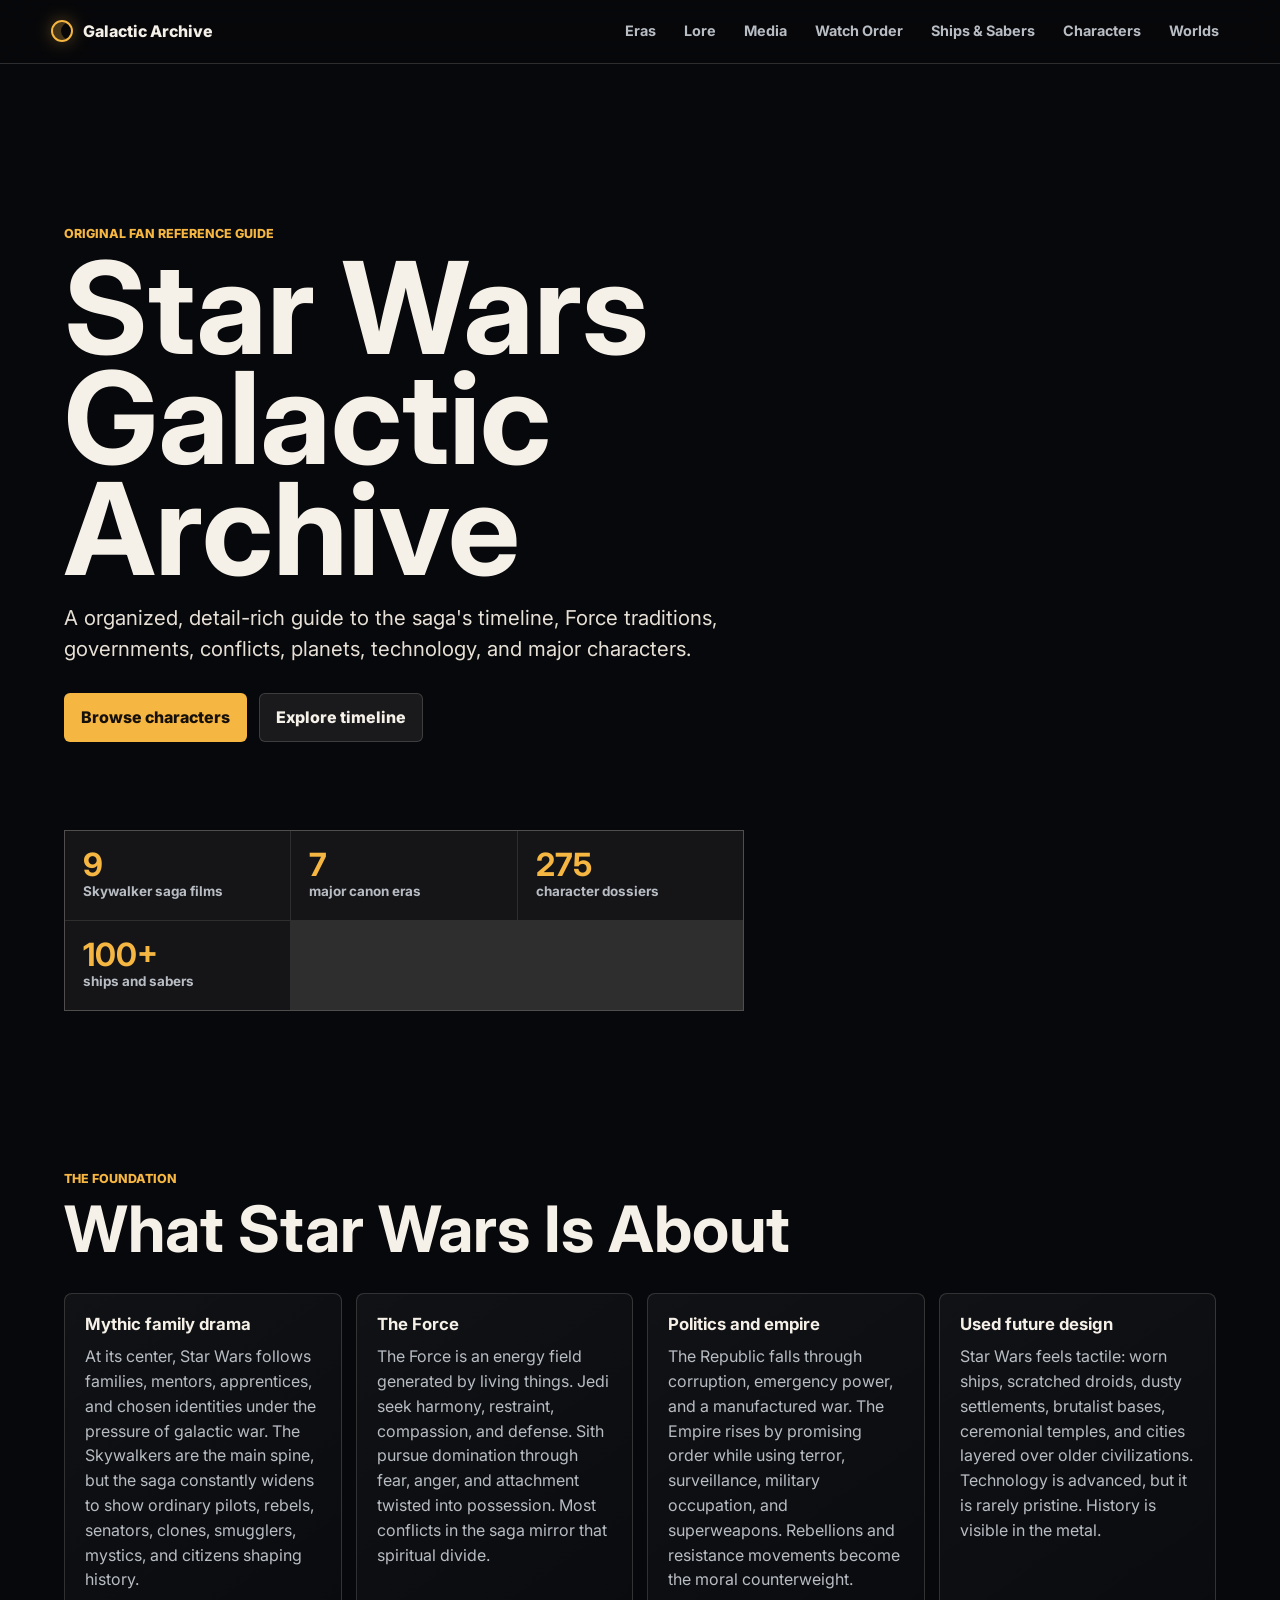
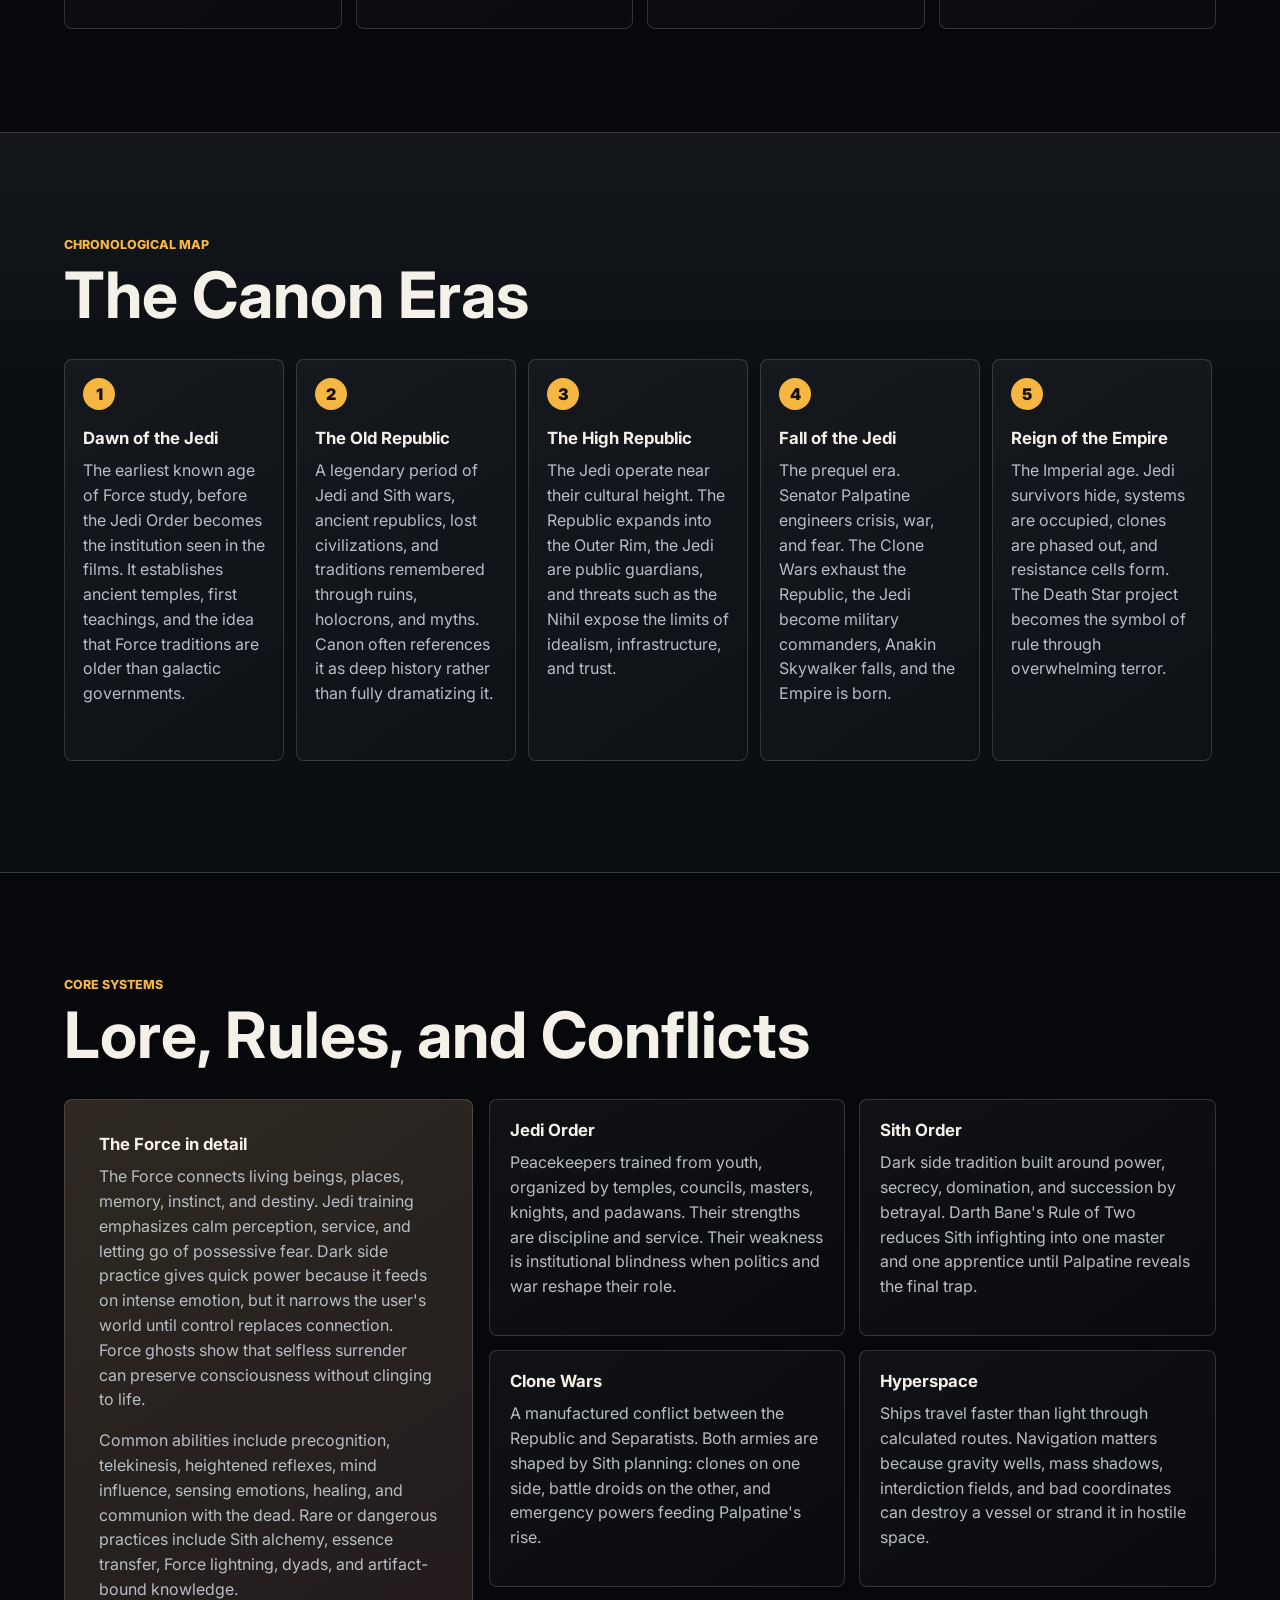
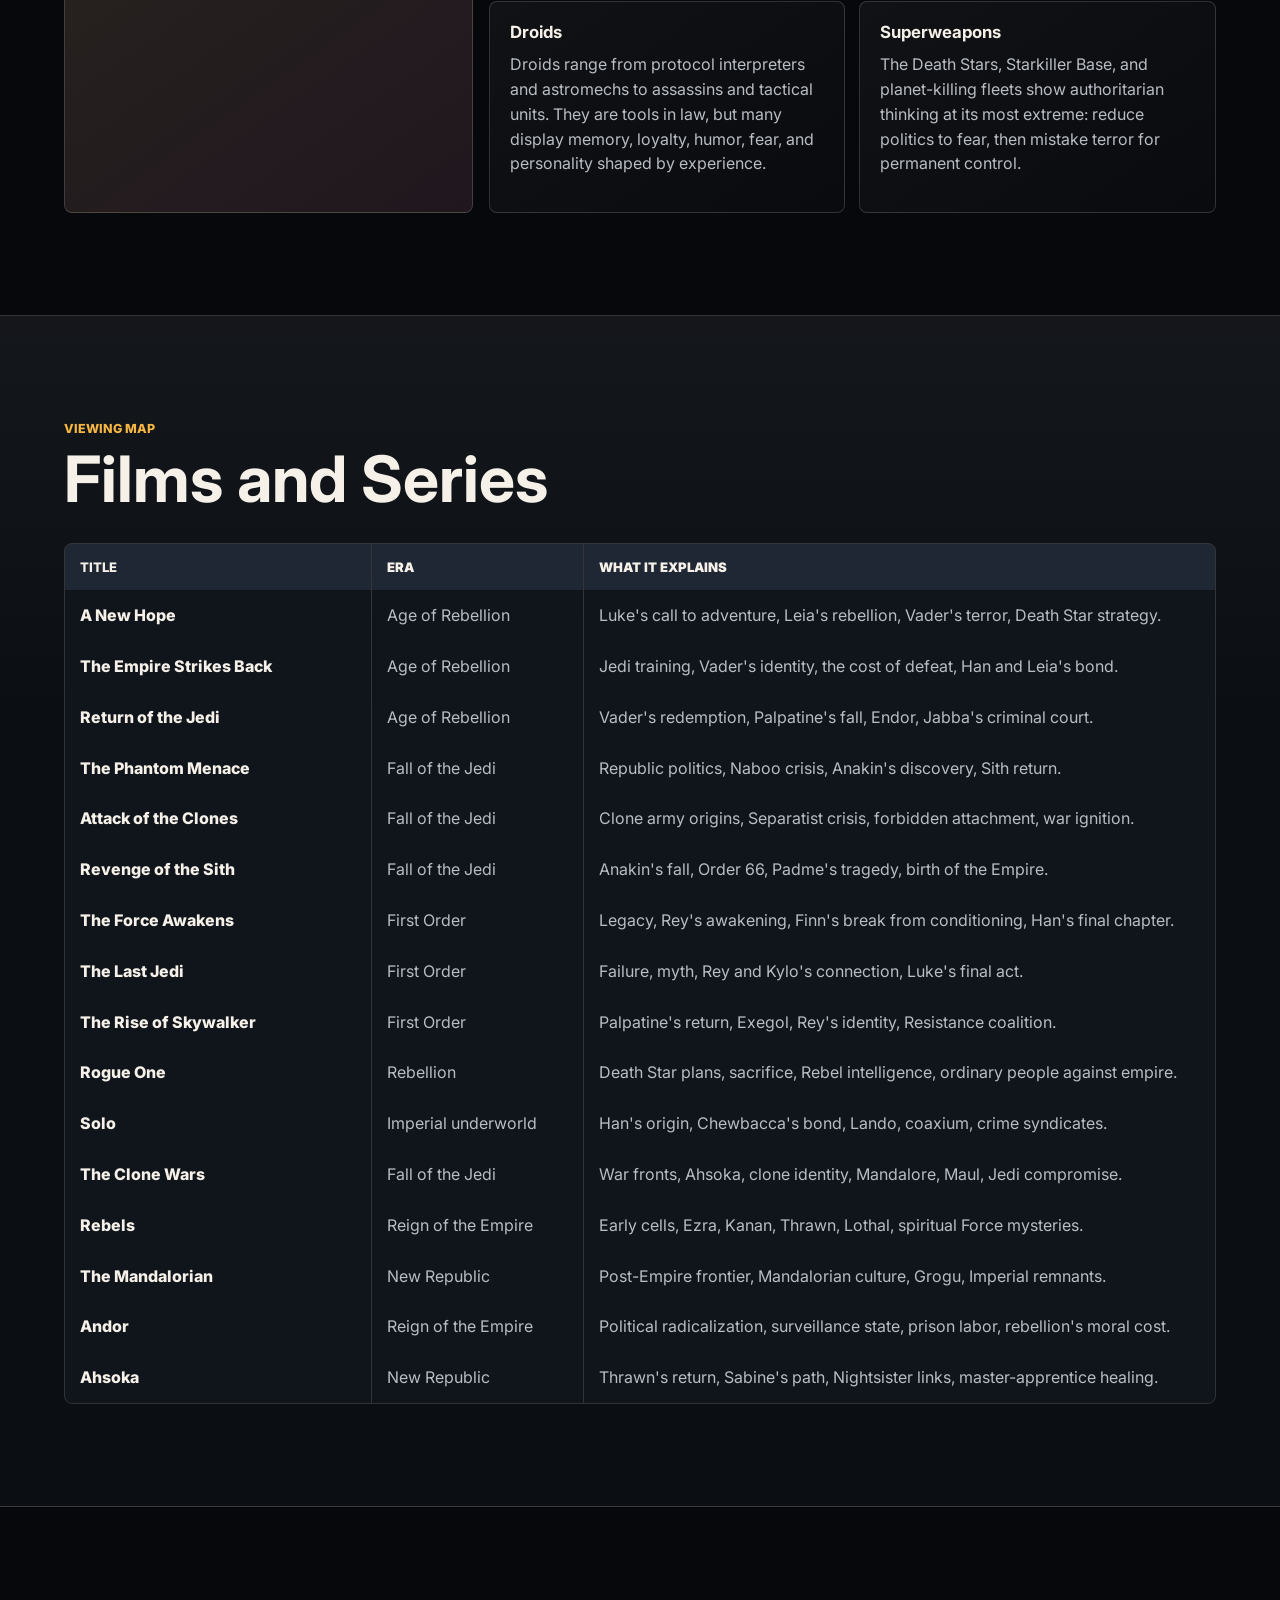
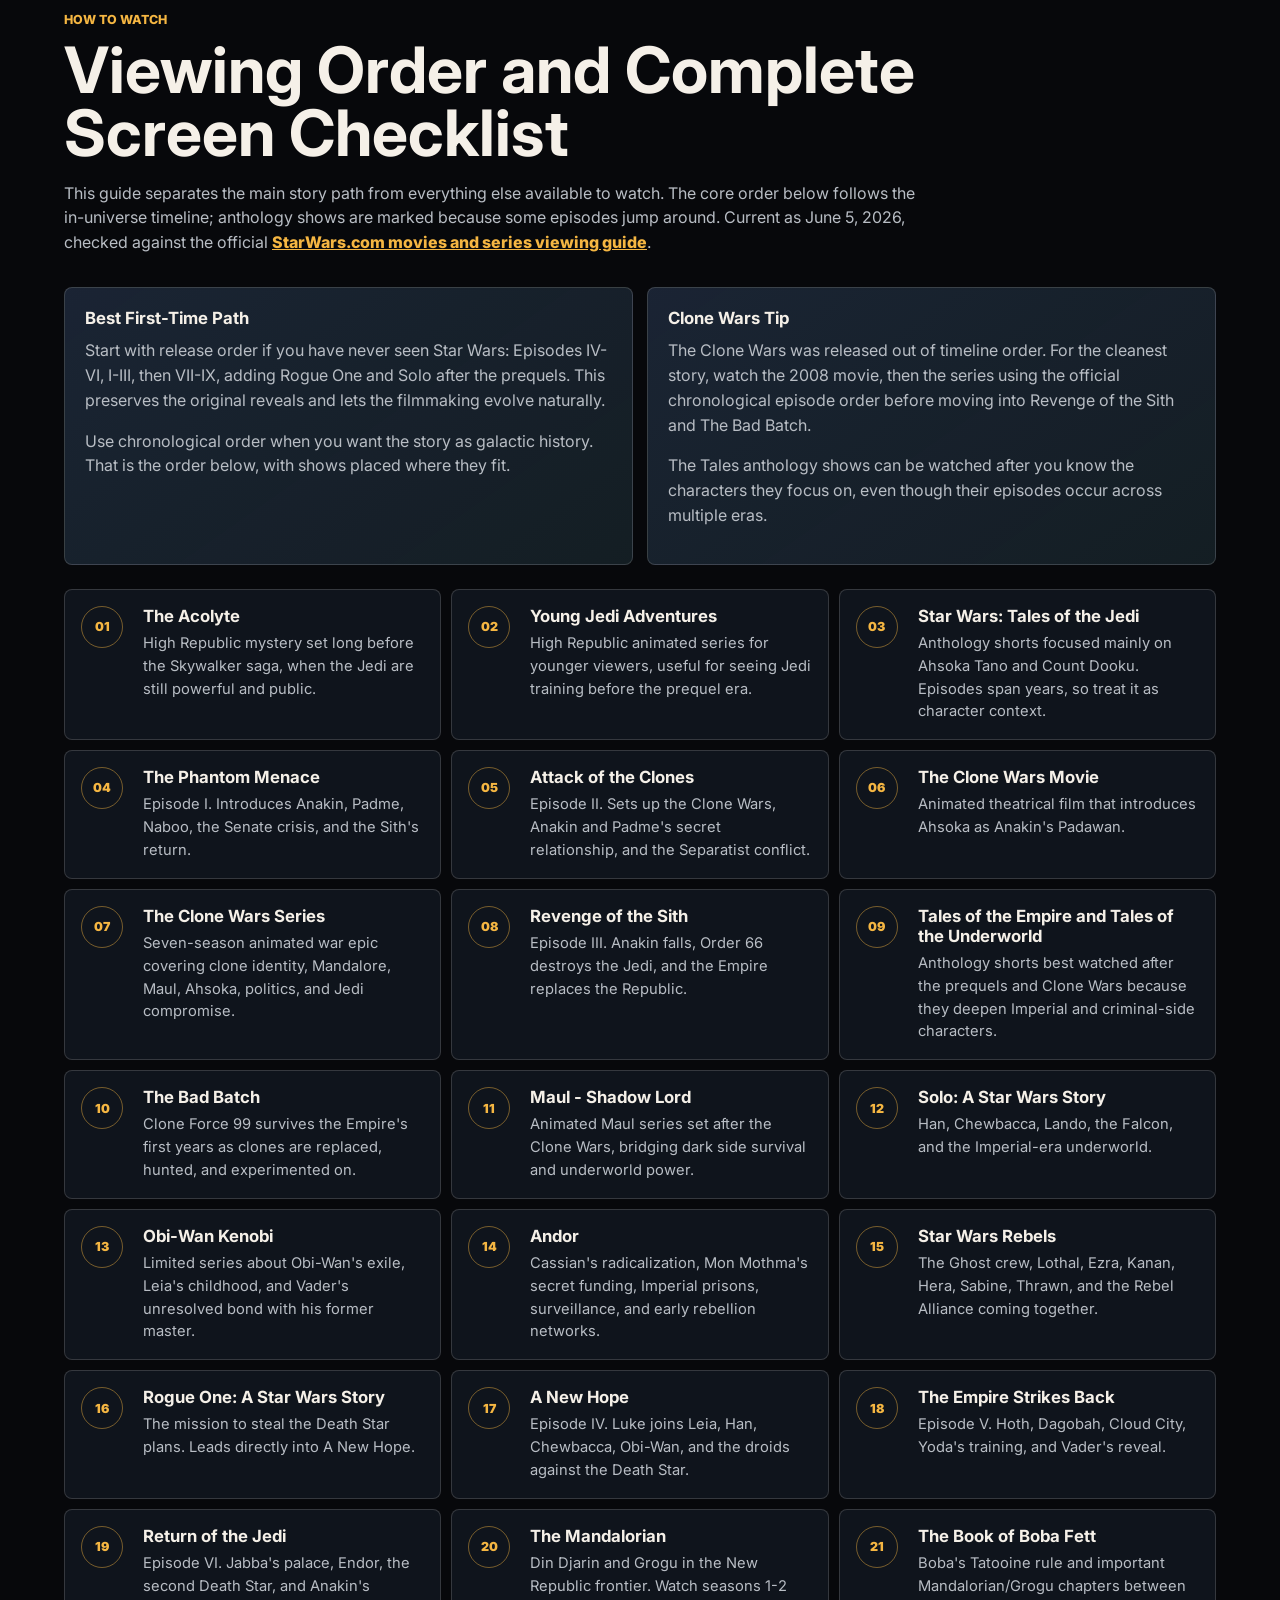
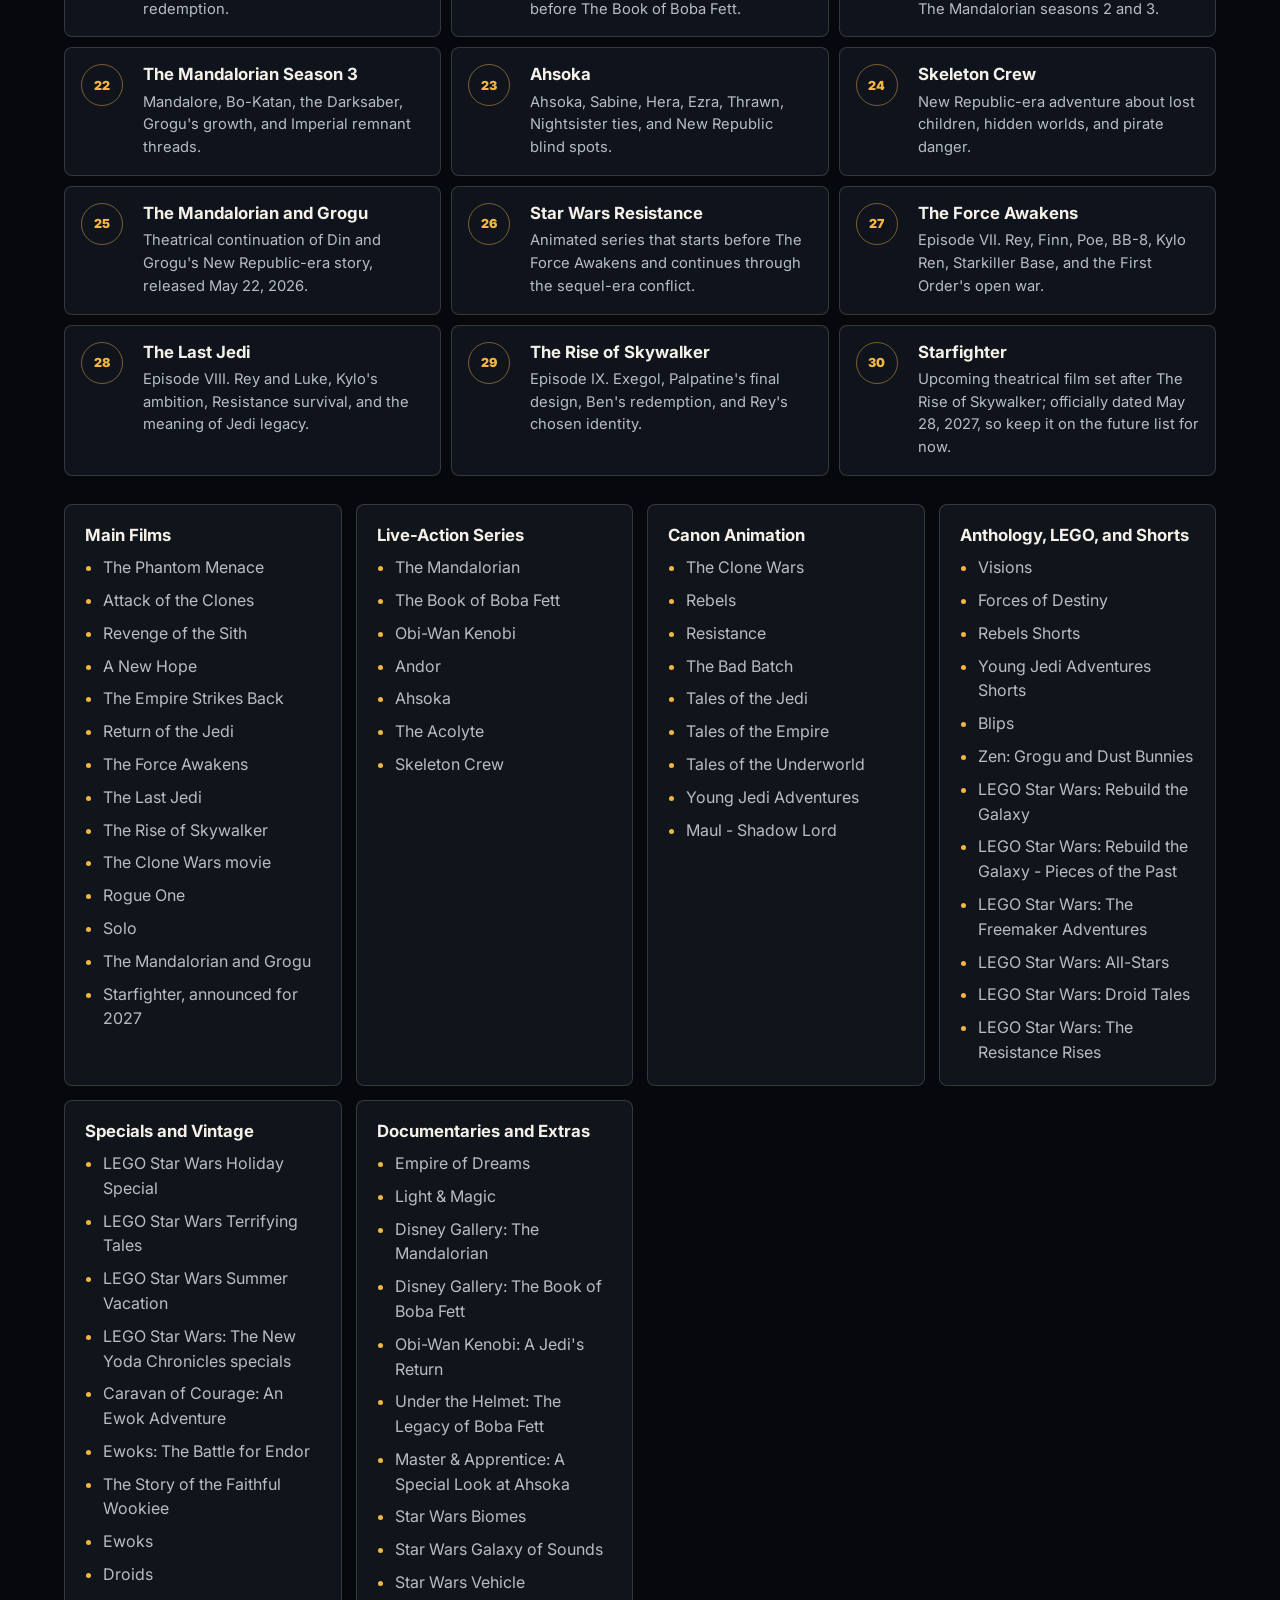
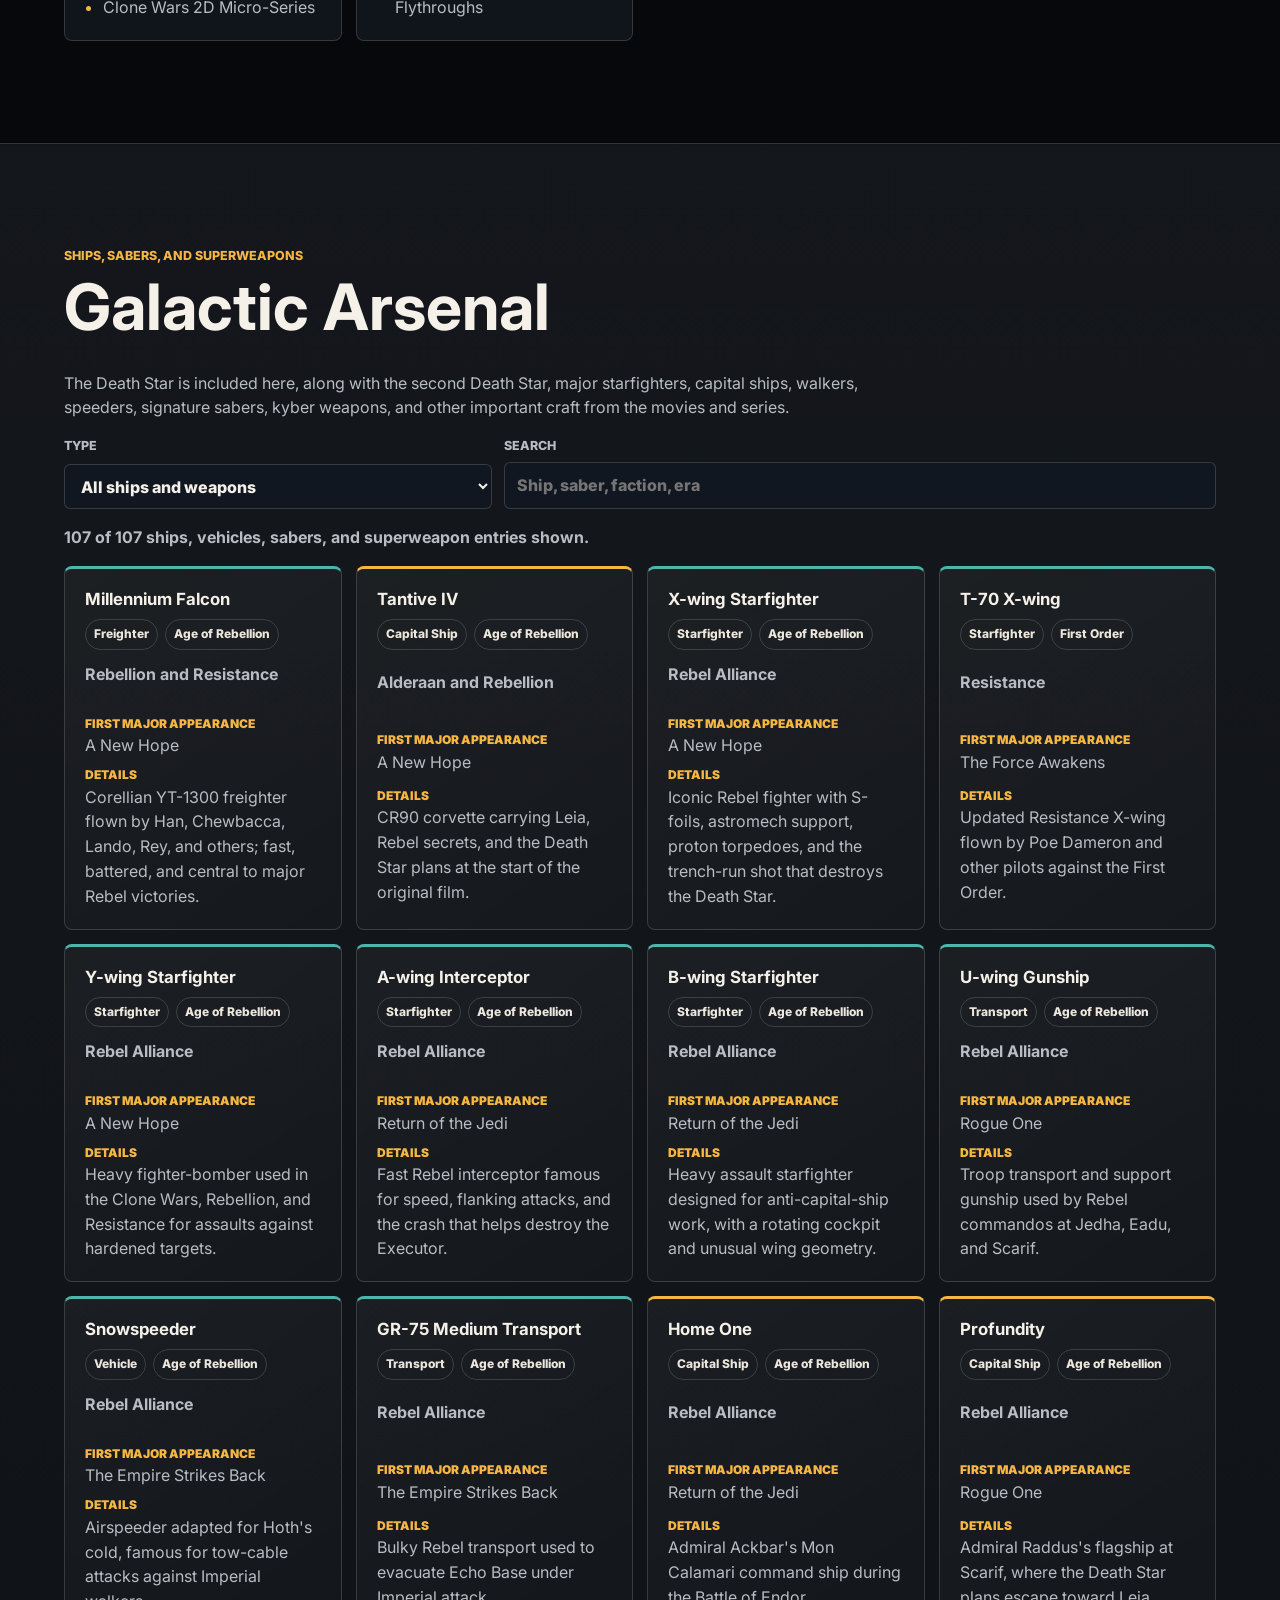
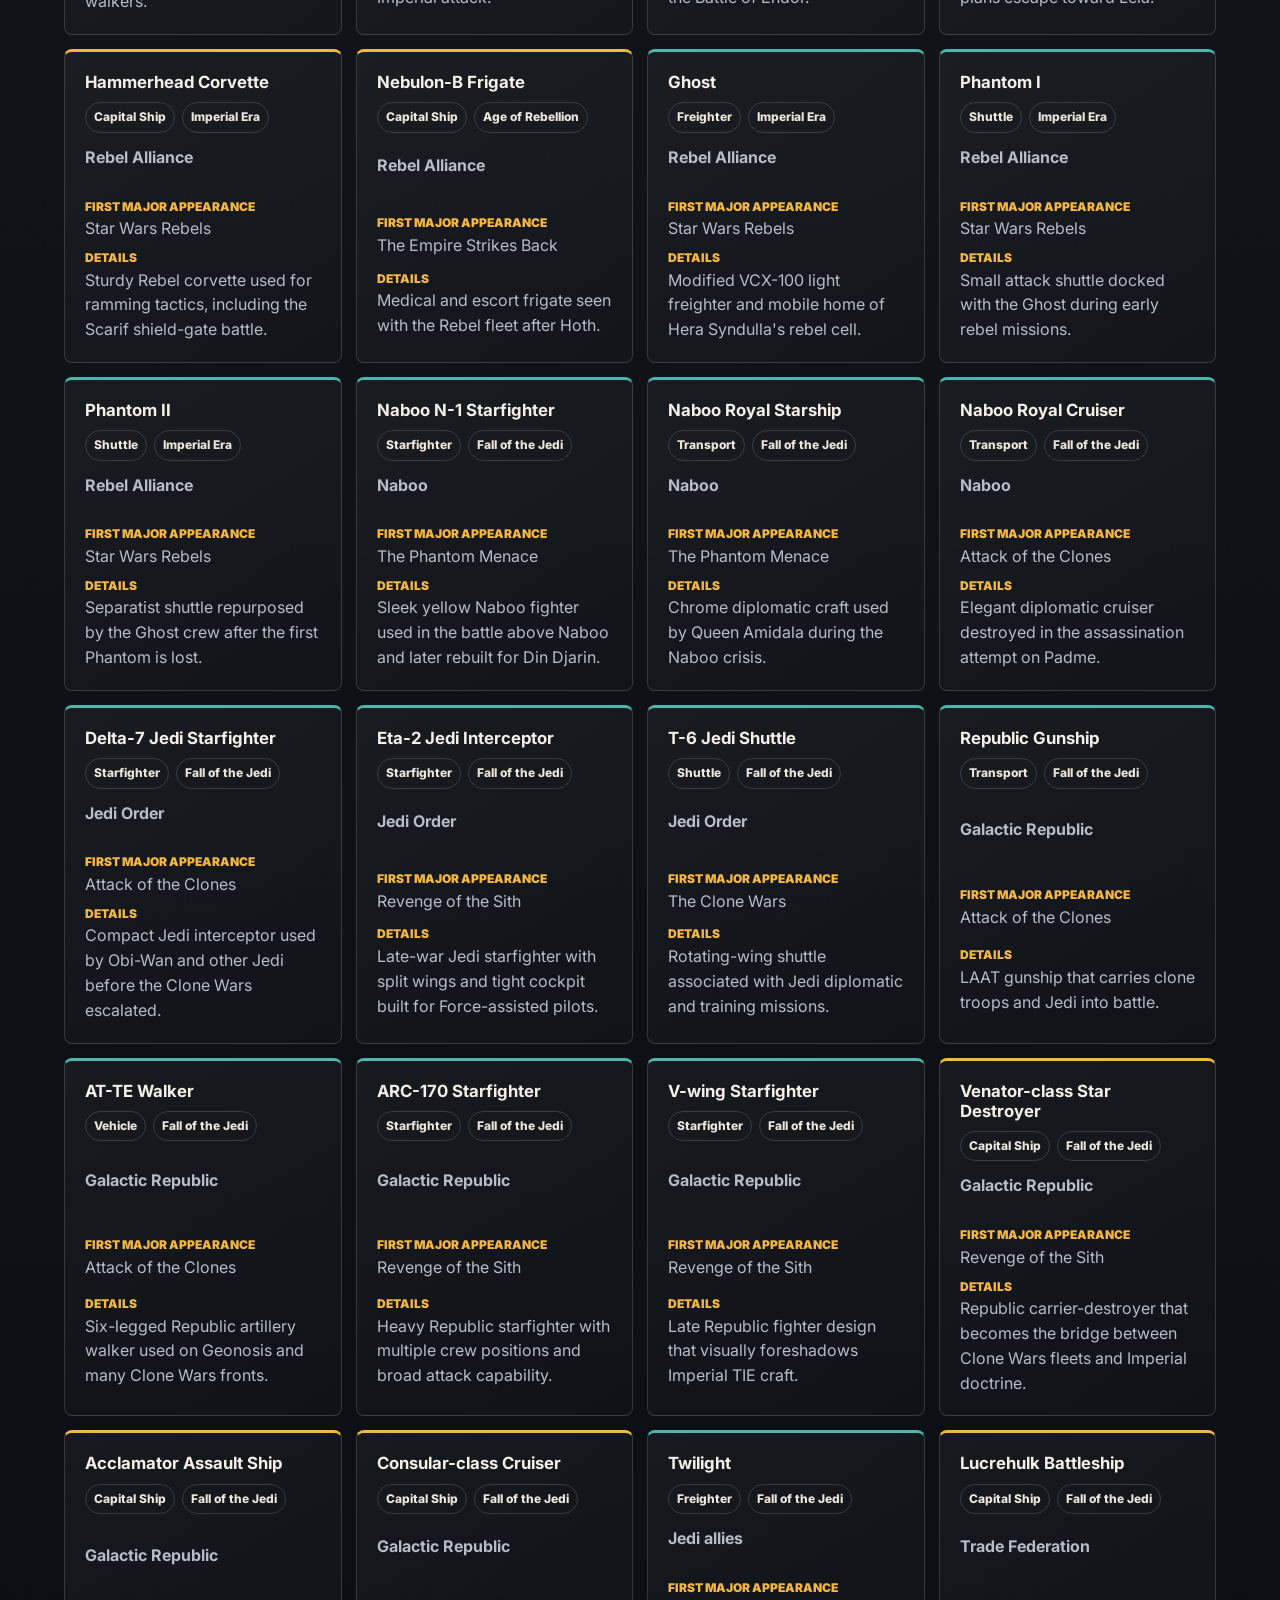
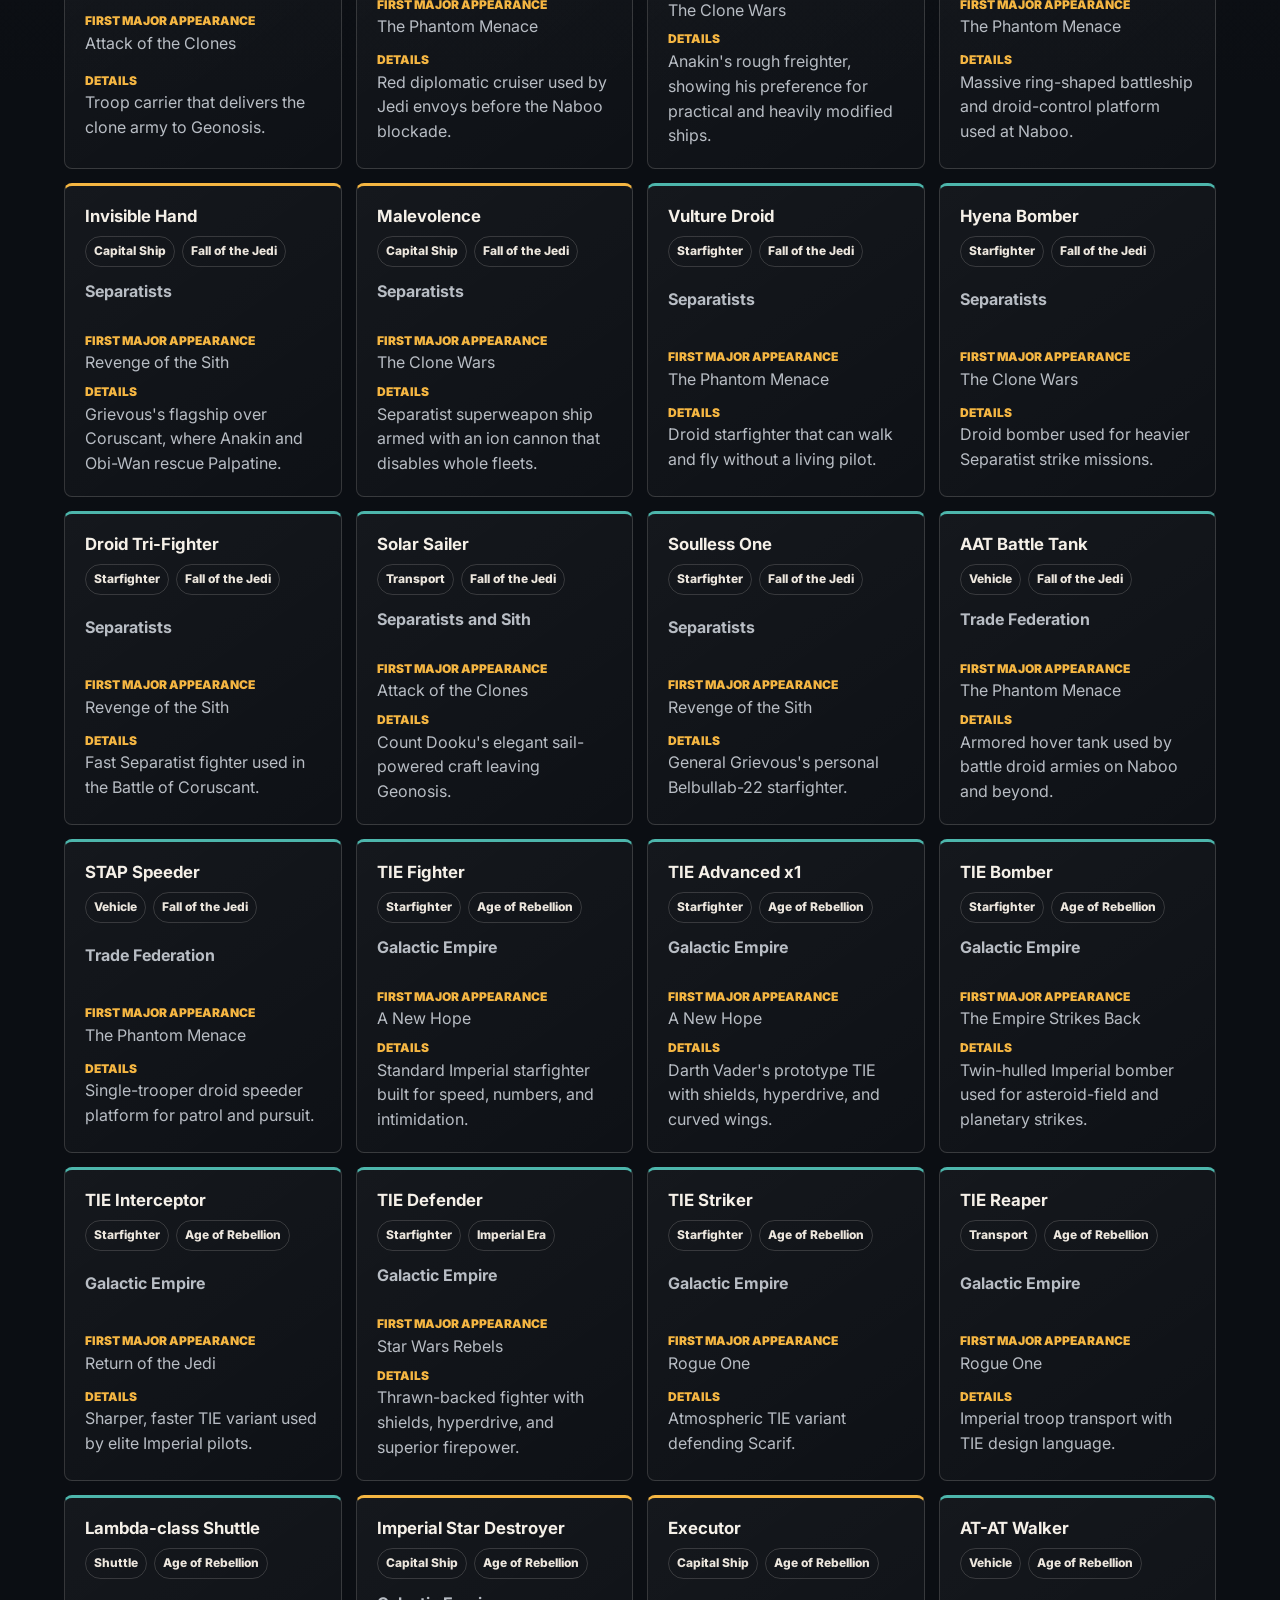
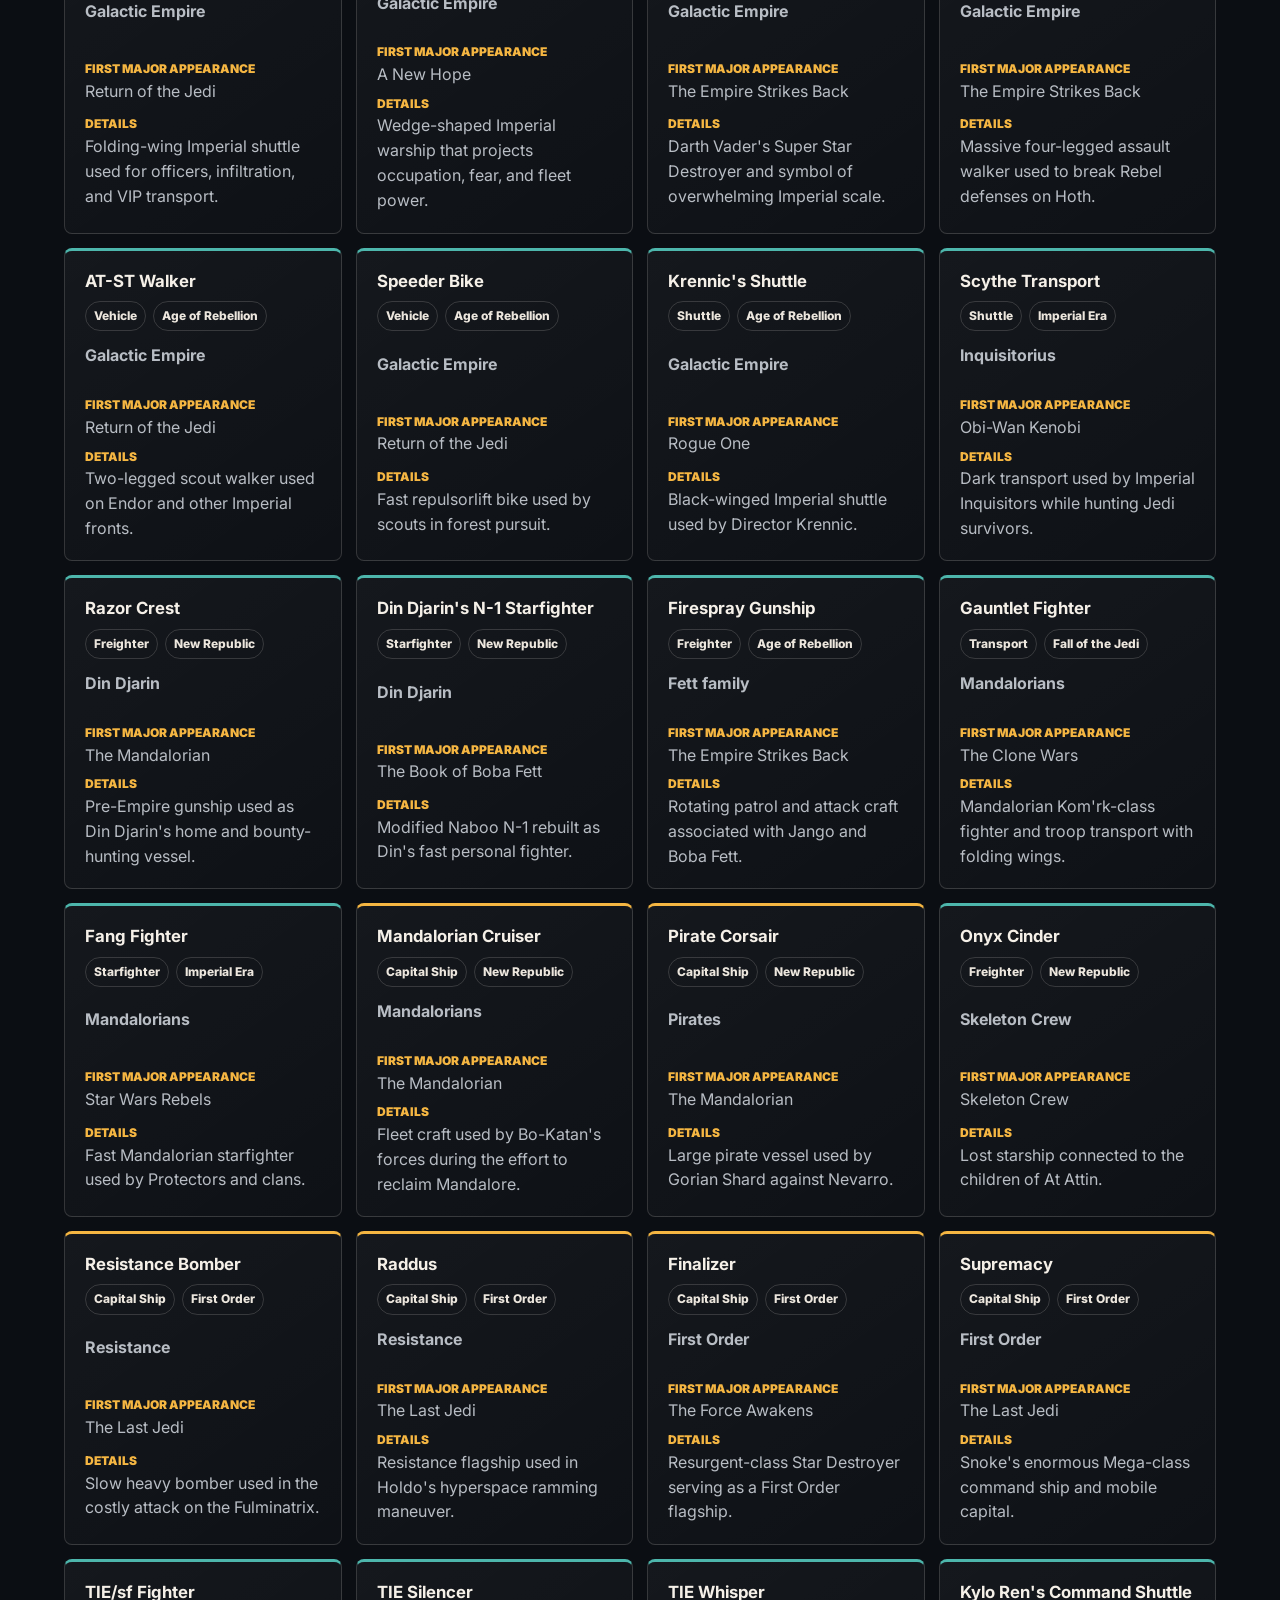
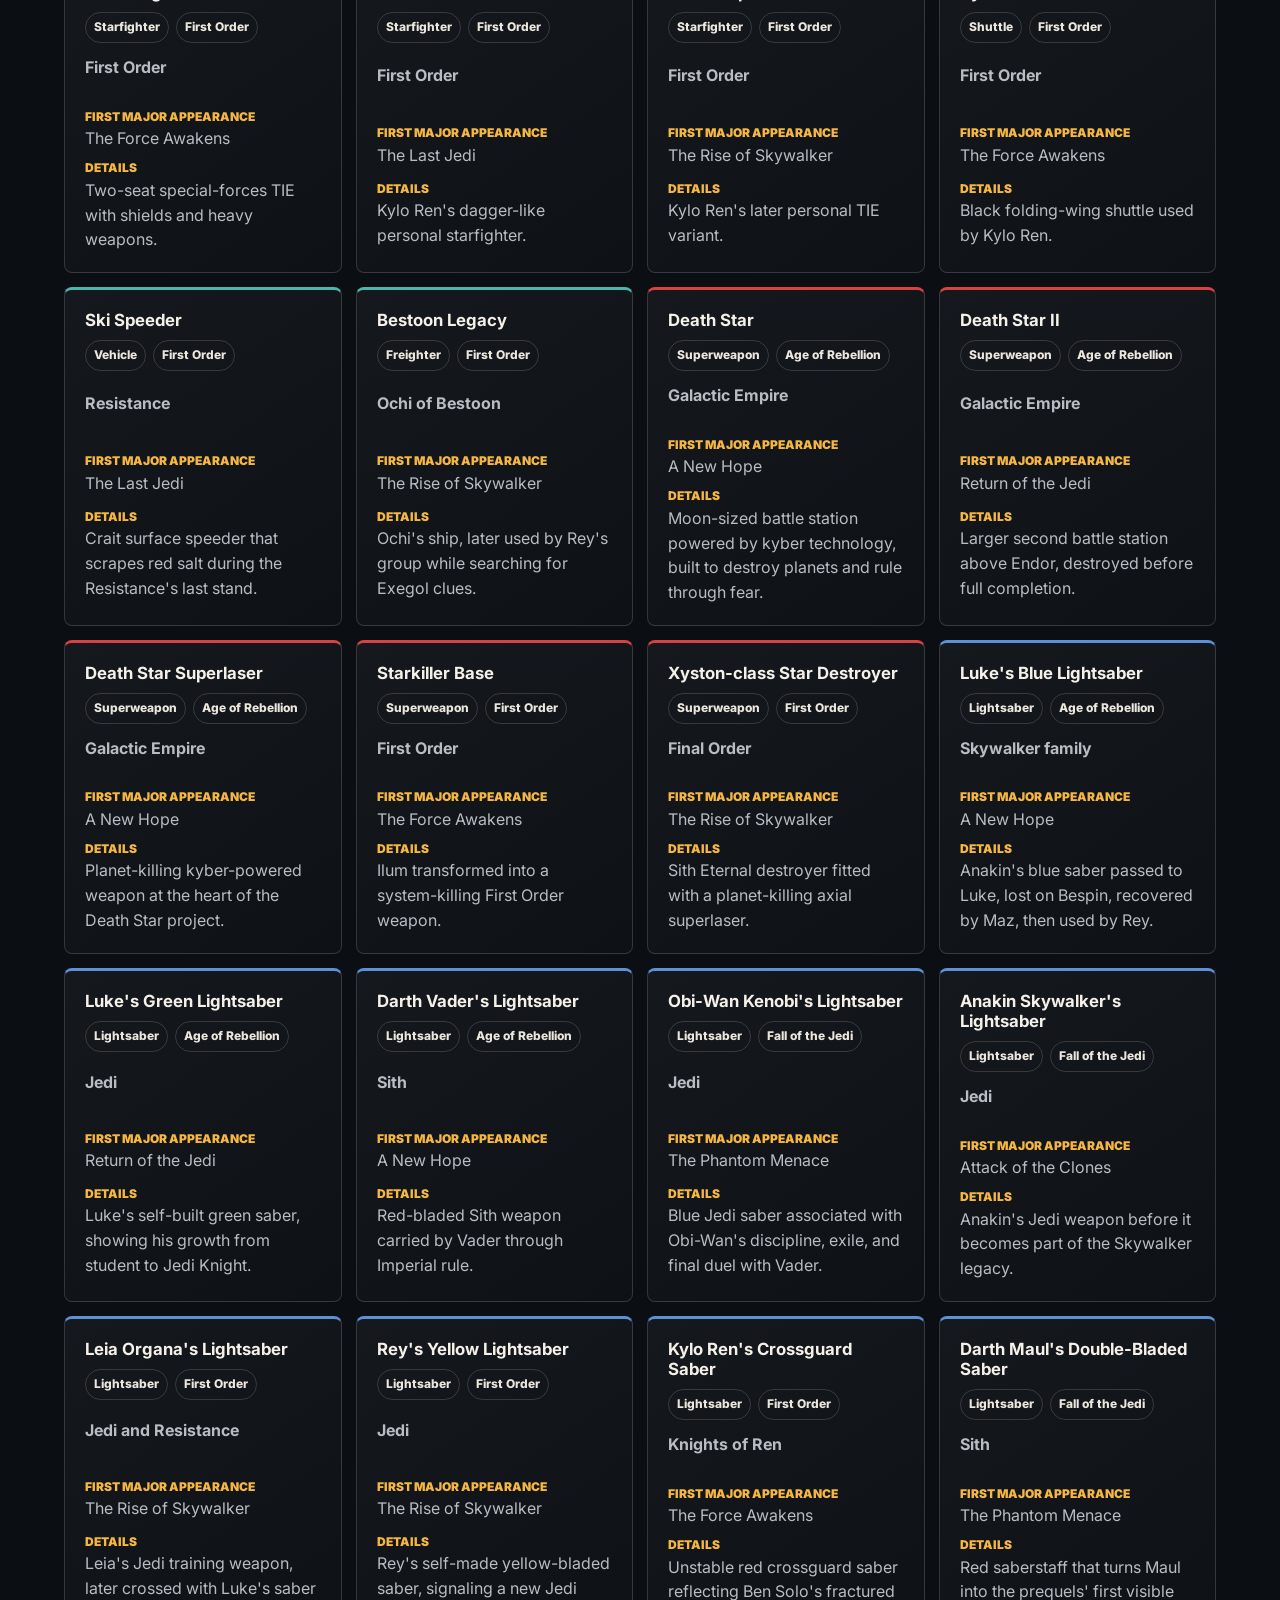
==== index.html @ 8f91aa79 "Add files via upload" ====
<!DOCTYPE html>
<html lang="en">
<head>
  <meta charset="UTF-8">
  <meta name="viewport" content="width=device-width, initial-scale=1.0">
  <title>Star Wars Galactic Archive</title>
  <link rel="preconnect" href="https://fonts.googleapis.com">
  <link rel="preconnect" href="https://fonts.gstatic.com" crossorigin>
  <link href="https://fonts.googleapis.com/css2?family=Inter:wght@400;500;600;700;800&display=swap" rel="stylesheet">
  <link rel="stylesheet" href="styles.css">
</head>
<body>
  <header class="site-header">
    <a class="brand" href="#top" aria-label="Star Wars Galactic Archive home">
      <span class="brand-mark" aria-hidden="true"></span>
      <span>Galactic Archive</span>
    </a>
    <nav class="nav" aria-label="Main navigation">
      <a href="#eras">Eras</a>
      <a href="#lore">Lore</a>
      <a href="#media">Media</a>
      <a href="#watch-order">Watch Order</a>
      <a href="#arsenal">Ships &amp; Sabers</a>
      <a href="#characters">Characters</a>
      <a href="#worlds">Worlds</a>
    </nav>
  </header>

  <main id="top">
    <section class="hero" aria-labelledby="hero-title">
      <div class="hero-copy">
        <p class="eyebrow">Original fan reference guide</p>
        <h1 id="hero-title">Star Wars Galactic Archive</h1>
        <p class="hero-text">A organized, detail-rich guide to the saga's timeline, Force traditions, governments, conflicts, planets, technology, and major characters.</p>
        <div class="hero-actions">
          <a class="button primary" href="#characters">Browse characters</a>
          <a class="button secondary" href="#eras">Explore timeline</a>
        </div>
      </div>
      <div class="hero-stats" aria-label="Archive highlights">
        <div><strong>9</strong><span>Skywalker saga films</span></div>
        <div><strong>7</strong><span>major canon eras</span></div>
        <div><strong>275</strong><span>character dossiers</span></div>
        <div><strong>100+</strong><span>ships and sabers</span></div>
      </div>
    </section>

    <section class="section intro" aria-labelledby="intro-title">
      <div class="section-heading">
        <p class="eyebrow">The foundation</p>
        <h2 id="intro-title">What Star Wars Is About</h2>
      </div>
      <div class="feature-grid">
        <article class="feature">
          <h3>Mythic family drama</h3>
          <p>At its center, Star Wars follows families, mentors, apprentices, and chosen identities under the pressure of galactic war. The Skywalkers are the main spine, but the saga constantly widens to show ordinary pilots, rebels, senators, clones, smugglers, mystics, and citizens shaping history.</p>
        </article>
        <article class="feature">
          <h3>The Force</h3>
          <p>The Force is an energy field generated by living things. Jedi seek harmony, restraint, compassion, and defense. Sith pursue domination through fear, anger, and attachment twisted into possession. Most conflicts in the saga mirror that spiritual divide.</p>
        </article>
        <article class="feature">
          <h3>Politics and empire</h3>
          <p>The Republic falls through corruption, emergency power, and a manufactured war. The Empire rises by promising order while using terror, surveillance, military occupation, and superweapons. Rebellions and resistance movements become the moral counterweight.</p>
        </article>
        <article class="feature">
          <h3>Used future design</h3>
          <p>Star Wars feels tactile: worn ships, scratched droids, dusty settlements, brutalist bases, ceremonial temples, and cities layered over older civilizations. Technology is advanced, but it is rarely pristine. History is visible in the metal.</p>
        </article>
      </div>
    </section>

    <section class="section band" id="eras" aria-labelledby="eras-title">
      <div class="section-heading">
        <p class="eyebrow">Chronological map</p>
        <h2 id="eras-title">The Canon Eras</h2>
      </div>
      <div class="timeline">
        <article>
          <span>1</span>
          <h3>Dawn of the Jedi</h3>
          <p>The earliest known age of Force study, before the Jedi Order becomes the institution seen in the films. It establishes ancient temples, first teachings, and the idea that Force traditions are older than galactic governments.</p>
        </article>
        <article>
          <span>2</span>
          <h3>The Old Republic</h3>
          <p>A legendary period of Jedi and Sith wars, ancient republics, lost civilizations, and traditions remembered through ruins, holocrons, and myths. Canon often references it as deep history rather than fully dramatizing it.</p>
        </article>
        <article>
          <span>3</span>
          <h3>The High Republic</h3>
          <p>The Jedi operate near their cultural height. The Republic expands into the Outer Rim, the Jedi are public guardians, and threats such as the Nihil expose the limits of idealism, infrastructure, and trust.</p>
        </article>
        <article>
          <span>4</span>
          <h3>Fall of the Jedi</h3>
          <p>The prequel era. Senator Palpatine engineers crisis, war, and fear. The Clone Wars exhaust the Republic, the Jedi become military commanders, Anakin Skywalker falls, and the Empire is born.</p>
        </article>
        <article>
          <span>5</span>
          <h3>Reign of the Empire</h3>
          <p>The Imperial age. Jedi survivors hide, systems are occupied, clones are phased out, and resistance cells form. The Death Star project becomes the symbol of rule through overwhelming terror.</p>
        </article>
        <article>
          <span>6</span>
          <h3>Age of Rebellion</h3>
          <p>The original trilogy era. Luke, Leia, Han, Chewbacca, Lando, droids, pilots, spies, and soldiers help transform scattered resistance into a military and moral challenge to the Empire.</p>
        </article>
        <article>
          <span>7</span>
          <h3>New Republic and First Order</h3>
          <p>After Endor, the New Republic struggles to demilitarize and govern. Imperial remnants reorganize into the First Order. Rey, Finn, Poe, Rose, and Leia's Resistance confront a new authoritarian threat and an old Sith design.</p>
        </article>
      </div>
    </section>

    <section class="section" id="lore" aria-labelledby="lore-title">
      <div class="section-heading">
        <p class="eyebrow">Core systems</p>
        <h2 id="lore-title">Lore, Rules, and Conflicts</h2>
      </div>
      <div class="lore-layout">
        <article class="deep-panel">
          <h3>The Force in detail</h3>
          <p>The Force connects living beings, places, memory, instinct, and destiny. Jedi training emphasizes calm perception, service, and letting go of possessive fear. Dark side practice gives quick power because it feeds on intense emotion, but it narrows the user's world until control replaces connection. Force ghosts show that selfless surrender can preserve consciousness without clinging to life.</p>
          <p>Common abilities include precognition, telekinesis, heightened reflexes, mind influence, sensing emotions, healing, and communion with the dead. Rare or dangerous practices include Sith alchemy, essence transfer, Force lightning, dyads, and artifact-bound knowledge.</p>
        </article>
        <div class="topic-grid">
          <article>
            <h3>Jedi Order</h3>
            <p>Peacekeepers trained from youth, organized by temples, councils, masters, knights, and padawans. Their strengths are discipline and service. Their weakness is institutional blindness when politics and war reshape their role.</p>
          </article>
          <article>
            <h3>Sith Order</h3>
            <p>Dark side tradition built around power, secrecy, domination, and succession by betrayal. Darth Bane's Rule of Two reduces Sith infighting into one master and one apprentice until Palpatine reveals the final trap.</p>
          </article>
          <article>
            <h3>Clone Wars</h3>
            <p>A manufactured conflict between the Republic and Separatists. Both armies are shaped by Sith planning: clones on one side, battle droids on the other, and emergency powers feeding Palpatine's rise.</p>
          </article>
          <article>
            <h3>Hyperspace</h3>
            <p>Ships travel faster than light through calculated routes. Navigation matters because gravity wells, mass shadows, interdiction fields, and bad coordinates can destroy a vessel or strand it in hostile space.</p>
          </article>
          <article>
            <h3>Droids</h3>
            <p>Droids range from protocol interpreters and astromechs to assassins and tactical units. They are tools in law, but many display memory, loyalty, humor, fear, and personality shaped by experience.</p>
          </article>
          <article>
            <h3>Superweapons</h3>
            <p>The Death Stars, Starkiller Base, and planet-killing fleets show authoritarian thinking at its most extreme: reduce politics to fear, then mistake terror for permanent control.</p>
          </article>
        </div>
      </div>
    </section>

    <section class="section band" id="media" aria-labelledby="media-title">
      <div class="section-heading">
        <p class="eyebrow">Viewing map</p>
        <h2 id="media-title">Films and Series</h2>
      </div>
      <div class="media-table" role="table" aria-label="Star Wars films and series guide">
        <div class="media-row media-head" role="row">
          <span role="columnheader">Title</span>
          <span role="columnheader">Era</span>
          <span role="columnheader">What it explains</span>
        </div>
        <div class="media-row" role="row"><span>A New Hope</span><span>Age of Rebellion</span><span>Luke's call to adventure, Leia's rebellion, Vader's terror, Death Star strategy.</span></div>
        <div class="media-row" role="row"><span>The Empire Strikes Back</span><span>Age of Rebellion</span><span>Jedi training, Vader's identity, the cost of defeat, Han and Leia's bond.</span></div>
        <div class="media-row" role="row"><span>Return of the Jedi</span><span>Age of Rebellion</span><span>Vader's redemption, Palpatine's fall, Endor, Jabba's criminal court.</span></div>
        <div class="media-row" role="row"><span>The Phantom Menace</span><span>Fall of the Jedi</span><span>Republic politics, Naboo crisis, Anakin's discovery, Sith return.</span></div>
        <div class="media-row" role="row"><span>Attack of the Clones</span><span>Fall of the Jedi</span><span>Clone army origins, Separatist crisis, forbidden attachment, war ignition.</span></div>
        <div class="media-row" role="row"><span>Revenge of the Sith</span><span>Fall of the Jedi</span><span>Anakin's fall, Order 66, Padme's tragedy, birth of the Empire.</span></div>
        <div class="media-row" role="row"><span>The Force Awakens</span><span>First Order</span><span>Legacy, Rey's awakening, Finn's break from conditioning, Han's final chapter.</span></div>
        <div class="media-row" role="row"><span>The Last Jedi</span><span>First Order</span><span>Failure, myth, Rey and Kylo's connection, Luke's final act.</span></div>
        <div class="media-row" role="row"><span>The Rise of Skywalker</span><span>First Order</span><span>Palpatine's return, Exegol, Rey's identity, Resistance coalition.</span></div>
        <div class="media-row" role="row"><span>Rogue One</span><span>Rebellion</span><span>Death Star plans, sacrifice, Rebel intelligence, ordinary people against empire.</span></div>
        <div class="media-row" role="row"><span>Solo</span><span>Imperial underworld</span><span>Han's origin, Chewbacca's bond, Lando, coaxium, crime syndicates.</span></div>
        <div class="media-row" role="row"><span>The Clone Wars</span><span>Fall of the Jedi</span><span>War fronts, Ahsoka, clone identity, Mandalore, Maul, Jedi compromise.</span></div>
        <div class="media-row" role="row"><span>Rebels</span><span>Reign of the Empire</span><span>Early cells, Ezra, Kanan, Thrawn, Lothal, spiritual Force mysteries.</span></div>
        <div class="media-row" role="row"><span>The Mandalorian</span><span>New Republic</span><span>Post-Empire frontier, Mandalorian culture, Grogu, Imperial remnants.</span></div>
        <div class="media-row" role="row"><span>Andor</span><span>Reign of the Empire</span><span>Political radicalization, surveillance state, prison labor, rebellion's moral cost.</span></div>
        <div class="media-row" role="row"><span>Ahsoka</span><span>New Republic</span><span>Thrawn's return, Sabine's path, Nightsister links, master-apprentice healing.</span></div>
      </div>
    </section>

    <section class="section" id="watch-order" aria-labelledby="watch-title">
      <div class="section-heading">
        <p class="eyebrow">How to watch</p>
        <h2 id="watch-title">Viewing Order and Complete Screen Checklist</h2>
        <p class="section-note">This guide separates the main story path from everything else available to watch. The core order below follows the in-universe timeline; anthology shows are marked because some episodes jump around. Current as June 5, 2026, checked against the official <a href="https://www.starwars.com/news/star-wars-movies-and-series-guide">StarWars.com movies and series viewing guide</a>.</p>
      </div>

      <div class="watch-layout">
        <article class="watch-panel">
          <h3>Best First-Time Path</h3>
          <p>Start with release order if you have never seen Star Wars: Episodes IV-VI, I-III, then VII-IX, adding Rogue One and Solo after the prequels. This preserves the original reveals and lets the filmmaking evolve naturally.</p>
          <p>Use chronological order when you want the story as galactic history. That is the order below, with shows placed where they fit.</p>
        </article>
        <article class="watch-panel">
          <h3>Clone Wars Tip</h3>
          <p>The Clone Wars was released out of timeline order. For the cleanest story, watch the 2008 movie, then the series using the official chronological episode order before moving into Revenge of the Sith and The Bad Batch.</p>
          <p>The Tales anthology shows can be watched after you know the characters they focus on, even though their episodes occur across multiple eras.</p>
        </article>
      </div>

      <div class="order-list" aria-label="Chronological Star Wars story watch order">
        <div class="order-item"><span>01</span><div><h3>The Acolyte</h3><p>High Republic mystery set long before the Skywalker saga, when the Jedi are still powerful and public.</p></div></div>
        <div class="order-item"><span>02</span><div><h3>Young Jedi Adventures</h3><p>High Republic animated series for younger viewers, useful for seeing Jedi training before the prequel era.</p></div></div>
        <div class="order-item"><span>03</span><div><h3>Star Wars: Tales of the Jedi</h3><p>Anthology shorts focused mainly on Ahsoka Tano and Count Dooku. Episodes span years, so treat it as character context.</p></div></div>
        <div class="order-item"><span>04</span><div><h3>The Phantom Menace</h3><p>Episode I. Introduces Anakin, Padme, Naboo, the Senate crisis, and the Sith's return.</p></div></div>
        <div class="order-item"><span>05</span><div><h3>Attack of the Clones</h3><p>Episode II. Sets up the Clone Wars, Anakin and Padme's secret relationship, and the Separatist conflict.</p></div></div>
        <div class="order-item"><span>06</span><div><h3>The Clone Wars Movie</h3><p>Animated theatrical film that introduces Ahsoka as Anakin's Padawan.</p></div></div>
        <div class="order-item"><span>07</span><div><h3>The Clone Wars Series</h3><p>Seven-season animated war epic covering clone identity, Mandalore, Maul, Ahsoka, politics, and Jedi compromise.</p></div></div>
        <div class="order-item"><span>08</span><div><h3>Revenge of the Sith</h3><p>Episode III. Anakin falls, Order 66 destroys the Jedi, and the Empire replaces the Republic.</p></div></div>
        <div class="order-item"><span>09</span><div><h3>Tales of the Empire and Tales of the Underworld</h3><p>Anthology shorts best watched after the prequels and Clone Wars because they deepen Imperial and criminal-side characters.</p></div></div>
        <div class="order-item"><span>10</span><div><h3>The Bad Batch</h3><p>Clone Force 99 survives the Empire's first years as clones are replaced, hunted, and experimented on.</p></div></div>
        <div class="order-item"><span>11</span><div><h3>Maul - Shadow Lord</h3><p>Animated Maul series set after the Clone Wars, bridging dark side survival and underworld power.</p></div></div>
        <div class="order-item"><span>12</span><div><h3>Solo: A Star Wars Story</h3><p>Han, Chewbacca, Lando, the Falcon, and the Imperial-era underworld.</p></div></div>
        <div class="order-item"><span>13</span><div><h3>Obi-Wan Kenobi</h3><p>Limited series about Obi-Wan's exile, Leia's childhood, and Vader's unresolved bond with his former master.</p></div></div>
        <div class="order-item"><span>14</span><div><h3>Andor</h3><p>Cassian's radicalization, Mon Mothma's secret funding, Imperial prisons, surveillance, and early rebellion networks.</p></div></div>
        <div class="order-item"><span>15</span><div><h3>Star Wars Rebels</h3><p>The Ghost crew, Lothal, Ezra, Kanan, Hera, Sabine, Thrawn, and the Rebel Alliance coming together.</p></div></div>
        <div class="order-item"><span>16</span><div><h3>Rogue One: A Star Wars Story</h3><p>The mission to steal the Death Star plans. Leads directly into A New Hope.</p></div></div>
        <div class="order-item"><span>17</span><div><h3>A New Hope</h3><p>Episode IV. Luke joins Leia, Han, Chewbacca, Obi-Wan, and the droids against the Death Star.</p></div></div>
        <div class="order-item"><span>18</span><div><h3>The Empire Strikes Back</h3><p>Episode V. Hoth, Dagobah, Cloud City, Yoda's training, and Vader's reveal.</p></div></div>
        <div class="order-item"><span>19</span><div><h3>Return of the Jedi</h3><p>Episode VI. Jabba's palace, Endor, the second Death Star, and Anakin's redemption.</p></div></div>
        <div class="order-item"><span>20</span><div><h3>The Mandalorian</h3><p>Din Djarin and Grogu in the New Republic frontier. Watch seasons 1-2 before The Book of Boba Fett.</p></div></div>
        <div class="order-item"><span>21</span><div><h3>The Book of Boba Fett</h3><p>Boba's Tatooine rule and important Mandalorian/Grogu chapters between The Mandalorian seasons 2 and 3.</p></div></div>
        <div class="order-item"><span>22</span><div><h3>The Mandalorian Season 3</h3><p>Mandalore, Bo-Katan, the Darksaber, Grogu's growth, and Imperial remnant threads.</p></div></div>
        <div class="order-item"><span>23</span><div><h3>Ahsoka</h3><p>Ahsoka, Sabine, Hera, Ezra, Thrawn, Nightsister ties, and New Republic blind spots.</p></div></div>
        <div class="order-item"><span>24</span><div><h3>Skeleton Crew</h3><p>New Republic-era adventure about lost children, hidden worlds, and pirate danger.</p></div></div>
        <div class="order-item"><span>25</span><div><h3>The Mandalorian and Grogu</h3><p>Theatrical continuation of Din and Grogu's New Republic-era story, released May 22, 2026.</p></div></div>
        <div class="order-item"><span>26</span><div><h3>Star Wars Resistance</h3><p>Animated series that starts before The Force Awakens and continues through the sequel-era conflict.</p></div></div>
        <div class="order-item"><span>27</span><div><h3>The Force Awakens</h3><p>Episode VII. Rey, Finn, Poe, BB-8, Kylo Ren, Starkiller Base, and the First Order's open war.</p></div></div>
        <div class="order-item"><span>28</span><div><h3>The Last Jedi</h3><p>Episode VIII. Rey and Luke, Kylo's ambition, Resistance survival, and the meaning of Jedi legacy.</p></div></div>
        <div class="order-item"><span>29</span><div><h3>The Rise of Skywalker</h3><p>Episode IX. Exegol, Palpatine's final design, Ben's redemption, and Rey's chosen identity.</p></div></div>
        <div class="order-item"><span>30</span><div><h3>Starfighter</h3><p>Upcoming theatrical film set after The Rise of Skywalker; officially dated May 28, 2027, so keep it on the future list for now.</p></div></div>
      </div>

      <div class="checklist-grid" aria-label="Complete Star Wars screen checklist">
        <article>
          <h3>Main Films</h3>
          <ul>
            <li>The Phantom Menace</li>
            <li>Attack of the Clones</li>
            <li>Revenge of the Sith</li>
            <li>A New Hope</li>
            <li>The Empire Strikes Back</li>
            <li>Return of the Jedi</li>
            <li>The Force Awakens</li>
            <li>The Last Jedi</li>
            <li>The Rise of Skywalker</li>
            <li>The Clone Wars movie</li>
            <li>Rogue One</li>
            <li>Solo</li>
            <li>The Mandalorian and Grogu</li>
            <li>Starfighter, announced for 2027</li>
          </ul>
        </article>
        <article>
          <h3>Live-Action Series</h3>
          <ul>
            <li>The Mandalorian</li>
            <li>The Book of Boba Fett</li>
            <li>Obi-Wan Kenobi</li>
            <li>Andor</li>
            <li>Ahsoka</li>
            <li>The Acolyte</li>
            <li>Skeleton Crew</li>
          </ul>
        </article>
        <article>
          <h3>Canon Animation</h3>
          <ul>
            <li>The Clone Wars</li>
            <li>Rebels</li>
            <li>Resistance</li>
            <li>The Bad Batch</li>
            <li>Tales of the Jedi</li>
            <li>Tales of the Empire</li>
            <li>Tales of the Underworld</li>
            <li>Young Jedi Adventures</li>
            <li>Maul - Shadow Lord</li>
          </ul>
        </article>
        <article>
          <h3>Anthology, LEGO, and Shorts</h3>
          <ul>
            <li>Visions</li>
            <li>Forces of Destiny</li>
            <li>Rebels Shorts</li>
            <li>Young Jedi Adventures Shorts</li>
            <li>Blips</li>
            <li>Zen: Grogu and Dust Bunnies</li>
            <li>LEGO Star Wars: Rebuild the Galaxy</li>
            <li>LEGO Star Wars: Rebuild the Galaxy - Pieces of the Past</li>
            <li>LEGO Star Wars: The Freemaker Adventures</li>
            <li>LEGO Star Wars: All-Stars</li>
            <li>LEGO Star Wars: Droid Tales</li>
            <li>LEGO Star Wars: The Resistance Rises</li>
          </ul>
        </article>
        <article>
          <h3>Specials and Vintage</h3>
          <ul>
            <li>LEGO Star Wars Holiday Special</li>
            <li>LEGO Star Wars Terrifying Tales</li>
            <li>LEGO Star Wars Summer Vacation</li>
            <li>LEGO Star Wars: The New Yoda Chronicles specials</li>
            <li>Caravan of Courage: An Ewok Adventure</li>
            <li>Ewoks: The Battle for Endor</li>
            <li>The Story of the Faithful Wookiee</li>
            <li>Ewoks</li>
            <li>Droids</li>
            <li>Clone Wars 2D Micro-Series</li>
          </ul>
        </article>
        <article>
          <h3>Documentaries and Extras</h3>
          <ul>
            <li>Empire of Dreams</li>
            <li>Light &amp; Magic</li>
            <li>Disney Gallery: The Mandalorian</li>
            <li>Disney Gallery: The Book of Boba Fett</li>
            <li>Obi-Wan Kenobi: A Jedi's Return</li>
            <li>Under the Helmet: The Legacy of Boba Fett</li>
            <li>Master &amp; Apprentice: A Special Look at Ahsoka</li>
            <li>Star Wars Biomes</li>
            <li>Star Wars Galaxy of Sounds</li>
            <li>Star Wars Vehicle Flythroughs</li>
          </ul>
        </article>
      </div>
    </section>

    <section class="section band" id="arsenal" aria-labelledby="arsenal-title">
      <div class="section-heading">
        <p class="eyebrow">Ships, sabers, and superweapons</p>
        <h2 id="arsenal-title">Galactic Arsenal</h2>
      </div>
      <p class="section-note">The Death Star is included here, along with the second Death Star, major starfighters, capital ships, walkers, speeders, signature sabers, kyber weapons, and other important craft from the movies and series.</p>
      <div class="controls gear-controls" aria-label="Arsenal filters">
        <label>
          <span>Type</span>
          <select id="gear-type-filter">
            <option value="all">All ships and weapons</option>
          </select>
        </label>
        <label>
          <span>Search</span>
          <input id="gear-search" type="search" placeholder="Ship, saber, faction, era">
        </label>
      </div>
      <div class="character-count" id="gear-count" aria-live="polite"></div>
      <div class="gear-grid" id="gear-grid"></div>
    </section>

    <section class="section" id="characters" aria-labelledby="characters-title">
      <div class="section-heading">
        <p class="eyebrow">Dossiers</p>
        <h2 id="characters-title">Character Atlas</h2>
      </div>
      <p class="section-note">The atlas opens with the main saga figures so it stays readable. Use the archive menu to expand into 275 characters across the films, animated series, live-action series, games, and High Republic stories.</p>
      <div class="controls" aria-label="Character filters">
        <label>
          <span>Archive</span>
          <select id="character-scope">
            <option value="featured">Featured main characters</option>
            <option value="all">Full 275-person archive</option>
          </select>
        </label>
        <label>
          <span>Search</span>
          <input id="character-search" type="search" placeholder="Name, faction, era, relationship">
        </label>
        <label>
          <span>Faction</span>
          <select id="faction-filter">
            <option value="all">All factions</option>
          </select>
        </label>
      </div>
      <div class="character-count" id="character-count" aria-live="polite"></div>
      <div class="character-grid" id="character-grid"></div>
    </section>

    <section class="section band" id="worlds" aria-labelledby="worlds-title">
      <div class="section-heading">
        <p class="eyebrow">Places and powers</p>
        <h2 id="worlds-title">Worlds, Factions, and Technology</h2>
      </div>
      <div class="world-grid">
        <article>
          <h3>Tatooine</h3>
          <p>Desert world in the Outer Rim, ruled more by survival, moisture farming, criminal power, and local tribes than central government. It shapes Anakin and Luke through isolation, hardship, and longing.</p>
        </article>
        <article>
          <h3>Coruscant</h3>
          <p>Galactic capital, city-planet, Senate seat, Jedi Temple home, and visual symbol of civilization layered over inequality. Its skyline hides political decay underneath ceremonial grandeur.</p>
        </article>
        <article>
          <h3>Naboo</h3>
          <p>Elegant world of humans and Gungans. Its invasion launches the prequel crisis, introduces Padme and Palpatine's political opportunity, and contrasts beauty with manipulation.</p>
        </article>
        <article>
          <h3>Mandalore</h3>
          <p>A warrior culture split by pacifism, clan identity, occupation, exile, and myth. The Darksaber becomes a contested symbol of leadership rather than a simple crown.</p>
        </article>
        <article>
          <h3>Rebel Alliance</h3>
          <p>A coalition of senators, spies, soldiers, defectors, smugglers, and citizens. Its strength is distributed courage; its challenge is balancing secrecy, sacrifice, and hope.</p>
        </article>
        <article>
          <h3>Galactic Empire</h3>
          <p>A centralized dictatorship built from the Republic's legal machinery. It uses governors, stormtroopers, intelligence, propaganda, fear, and industrial scale to hold systems in line.</p>
        </article>
        <article>
          <h3>First Order</h3>
          <p>Imperial remnants transformed into a militarized successor state. It relies on indoctrination, hidden buildup, fanatic command, and resentment toward the New Republic.</p>
        </article>
        <article>
          <h3>Lightsabers</h3>
          <p>Jedi and Sith ritual weapons powered by kyber crystals. Blade color often signals tradition, construction, corruption, or personal path: blue and green for Jedi practice, red for bled crystals, white for purified ones.</p>
        </article>
      </div>
    </section>
  </main>

  <footer class="footer">
    <p>This is an original, unofficial educational fan site. Star Wars names and story elements belong to their respective rights holders.</p>
  </footer>

  <script src="script.js"></script>
</body>
</html>
---- styles.css ----
:root {
  color-scheme: dark;
  --bg: #07080b;
  --panel: #10141b;
  --panel-2: #171d25;
  --text: #f5f0e8;
  --muted: #b8bdc4;
  --line: rgba(245, 240, 232, 0.16);
  --gold: #f5b642;
  --red: #d84242;
  --teal: #4db6ac;
  --blue: #5f8fd6;
  --ink: rgba(7, 8, 11, 0.82);
}

* {
  box-sizing: border-box;
}

html {
  scroll-behavior: smooth;
}

body {
  margin: 0;
  background: var(--bg);
  color: var(--text);
  font-family: Inter, system-ui, -apple-system, BlinkMacSystemFont, "Segoe UI", sans-serif;
  line-height: 1.55;
}

a {
  color: inherit;
}

.site-header {
  position: sticky;
  top: 0;
  z-index: 10;
  display: flex;
  align-items: center;
  justify-content: space-between;
  gap: 24px;
  min-height: 64px;
  padding: 12px clamp(16px, 4vw, 56px);
  border-bottom: 1px solid var(--line);
  background: rgba(7, 8, 11, 0.86);
  backdrop-filter: blur(16px);
}

.brand {
  display: inline-flex;
  align-items: center;
  gap: 10px;
  font-weight: 800;
  text-decoration: none;
  white-space: nowrap;
}

.brand-mark {
  width: 22px;
  height: 22px;
  border: 2px solid var(--gold);
  border-radius: 50%;
  box-shadow: inset 8px 0 0 rgba(245, 182, 66, 0.25), 0 0 18px rgba(245, 182, 66, 0.35);
}

.nav {
  display: flex;
  flex-wrap: wrap;
  align-items: center;
  justify-content: flex-end;
  gap: 8px;
}

.nav a {
  padding: 8px 10px;
  border-radius: 6px;
  color: var(--muted);
  font-size: 0.9rem;
  font-weight: 700;
  text-decoration: none;
}

.nav a:hover,
.nav a:focus-visible {
  background: rgba(245, 182, 66, 0.12);
  color: var(--text);
  outline: none;
}

.hero {
  position: relative;
  display: grid;
  align-items: end;
  min-height: calc(88vh - 64px);
  padding: clamp(96px, 13vw, 160px) clamp(18px, 5vw, 72px) clamp(32px, 5vw, 56px);
  overflow: hidden;
  background:
    linear-gradient(90deg, rgba(7, 8, 11, 0.92) 0%, rgba(7, 8, 11, 0.76) 40%, rgba(7, 8, 11, 0.24) 100%),
    linear-gradient(0deg, rgba(7, 8, 11, 0.95) 0%, rgba(7, 8, 11, 0.18) 50%, rgba(7, 8, 11, 0.45) 100%),
    url("assets/galactic-archive-hero.png") center / cover no-repeat;
}

.hero-copy {
  width: min(780px, 100%);
}

.eyebrow {
  margin: 0 0 10px;
  color: var(--gold);
  font-size: 0.78rem;
  font-weight: 800;
  letter-spacing: 0;
  text-transform: uppercase;
}

h1,
h2,
h3,
p {
  margin-top: 0;
}

h1 {
  max-width: 920px;
  margin-bottom: 18px;
  font-size: clamp(3.2rem, 10vw, 8.6rem);
  line-height: 0.86;
  letter-spacing: 0;
}

h2 {
  margin-bottom: 16px;
  font-size: clamp(2rem, 5vw, 4.4rem);
  line-height: 0.98;
  letter-spacing: 0;
}

h3 {
  margin-bottom: 10px;
  font-size: 1.05rem;
  line-height: 1.2;
}

.hero-text {
  max-width: 720px;
  color: #e7e0d6;
  font-size: clamp(1.05rem, 2vw, 1.28rem);
}

.hero-actions {
  display: flex;
  flex-wrap: wrap;
  gap: 12px;
  margin-top: 28px;
}

.button {
  display: inline-flex;
  align-items: center;
  justify-content: center;
  min-height: 44px;
  padding: 11px 16px;
  border: 1px solid var(--line);
  border-radius: 6px;
  font-weight: 800;
  text-decoration: none;
}

.button.primary {
  border-color: transparent;
  background: var(--gold);
  color: #16100a;
}

.button.secondary {
  background: rgba(245, 240, 232, 0.08);
}

.button:hover,
.button:focus-visible {
  transform: translateY(-1px);
  outline: 2px solid rgba(245, 182, 66, 0.42);
  outline-offset: 2px;
}

.hero-stats {
  display: grid;
  grid-template-columns: repeat(3, minmax(0, 1fr));
  gap: 1px;
  width: min(680px, 100%);
  margin-top: clamp(42px, 8vw, 88px);
  border: 1px solid var(--line);
  background: var(--line);
}

.hero-stats div {
  min-width: 0;
  padding: 18px;
  background: rgba(7, 8, 11, 0.62);
}

.hero-stats strong,
.hero-stats span {
  display: block;
}

.hero-stats strong {
  color: var(--gold);
  font-size: 2rem;
  line-height: 1;
}

.hero-stats span {
  color: var(--muted);
  font-size: 0.84rem;
  font-weight: 700;
}

.section {
  padding: clamp(56px, 8vw, 112px) clamp(18px, 5vw, 72px);
}

.band {
  background:
    linear-gradient(180deg, rgba(245, 240, 232, 0.04), transparent 34%),
    #0b0e13;
  border-block: 1px solid var(--line);
}

.section-heading {
  max-width: 920px;
  margin-bottom: 32px;
}

.section-note {
  max-width: 860px;
  color: var(--muted);
}

.section-note a {
  color: var(--gold);
  font-weight: 800;
}

.feature-grid,
.topic-grid,
.world-grid,
.checklist-grid,
.gear-grid,
.character-grid {
  display: grid;
  grid-template-columns: repeat(auto-fit, minmax(260px, 1fr));
  gap: 14px;
}

.feature,
.topic-grid article,
.world-grid article,
.checklist-grid article,
.watch-panel,
.gear-card,
.character-card,
.deep-panel,
.timeline article {
  border: 1px solid var(--line);
  border-radius: 8px;
  background: linear-gradient(145deg, rgba(255, 255, 255, 0.045), rgba(255, 255, 255, 0.015));
}

.feature,
.topic-grid article,
.world-grid article,
.checklist-grid article,
.watch-panel,
.gear-card,
.character-card {
  padding: 20px;
}

.feature p,
.topic-grid p,
.world-grid p,
.checklist-grid li,
.watch-panel p,
.deep-panel p,
.timeline p,
.gear-card p,
.character-card p {
  color: var(--muted);
}

.timeline {
  display: grid;
  grid-template-columns: repeat(7, minmax(220px, 1fr));
  gap: 12px;
  overflow-x: auto;
  padding-bottom: 8px;
}

.timeline article {
  min-height: 260px;
  padding: 18px;
}

.timeline span {
  display: inline-grid;
  place-items: center;
  width: 32px;
  height: 32px;
  margin-bottom: 18px;
  border-radius: 50%;
  background: var(--gold);
  color: #15100b;
  font-weight: 900;
}

.lore-layout {
  display: grid;
  grid-template-columns: minmax(280px, 0.9fr) minmax(300px, 1.6fr);
  gap: 16px;
}

.deep-panel {
  padding: clamp(22px, 3vw, 34px);
  background:
    linear-gradient(145deg, rgba(245, 182, 66, 0.13), rgba(216, 66, 66, 0.08)),
    var(--panel);
}

.media-table {
  overflow: hidden;
  border: 1px solid var(--line);
  border-radius: 8px;
}

.media-row {
  display: grid;
  grid-template-columns: minmax(180px, 0.8fr) minmax(160px, 0.55fr) minmax(260px, 1.65fr);
  gap: 1px;
  background: var(--line);
}

.media-row span {
  min-width: 0;
  padding: 13px 15px;
  background: var(--panel);
  color: var(--muted);
}

.media-row span:first-child {
  color: var(--text);
  font-weight: 800;
}

.media-head span {
  background: #202734;
  color: var(--text);
  font-size: 0.82rem;
  font-weight: 900;
  text-transform: uppercase;
}

.watch-layout {
  display: grid;
  grid-template-columns: repeat(2, minmax(260px, 1fr));
  gap: 14px;
  margin-bottom: 18px;
}

.watch-panel {
  background:
    linear-gradient(145deg, rgba(95, 143, 214, 0.13), rgba(77, 182, 172, 0.06)),
    var(--panel);
}

.order-list {
  display: grid;
  grid-template-columns: repeat(auto-fit, minmax(310px, 1fr));
  gap: 10px;
  margin: 24px 0;
}

.order-item {
  display: grid;
  grid-template-columns: 48px minmax(0, 1fr);
  gap: 14px;
  min-width: 0;
  padding: 16px;
  border: 1px solid var(--line);
  border-radius: 8px;
  background: #0f141c;
}

.order-item span {
  display: inline-grid;
  place-items: center;
  width: 42px;
  height: 42px;
  border: 1px solid rgba(245, 182, 66, 0.45);
  border-radius: 50%;
  color: var(--gold);
  font-size: 0.78rem;
  font-weight: 900;
}

.order-item h3 {
  margin-bottom: 6px;
}

.order-item p {
  margin-bottom: 0;
  color: var(--muted);
  font-size: 0.92rem;
}

.checklist-grid {
  margin-top: 28px;
}

.checklist-grid article {
  background: var(--panel);
}

.checklist-grid ul {
  display: grid;
  gap: 8px;
  margin: 0;
  padding-left: 18px;
}

.checklist-grid li::marker {
  color: var(--gold);
}

.controls {
  display: grid;
  grid-template-columns: minmax(260px, 1.1fr) minmax(300px, 1fr) minmax(220px, 0.8fr);
  gap: 12px;
  margin-bottom: 16px;
}

.gear-controls {
  grid-template-columns: minmax(240px, 0.75fr) minmax(300px, 1.25fr);
}

.controls label {
  display: grid;
  gap: 7px;
  color: var(--muted);
  font-size: 0.78rem;
  font-weight: 800;
  text-transform: uppercase;
}

input,
select {
  width: 100%;
  min-height: 44px;
  border: 1px solid var(--line);
  border-radius: 6px;
  background: #111720;
  color: var(--text);
  font: inherit;
  font-size: 1rem;
  outline: none;
  padding: 10px 12px;
}

input:focus,
select:focus {
  border-color: var(--gold);
  box-shadow: 0 0 0 3px rgba(245, 182, 66, 0.18);
}

.character-count {
  min-height: 24px;
  margin-bottom: 16px;
  color: var(--muted);
  font-weight: 700;
}

.gear-card {
  display: grid;
  gap: 12px;
  min-height: 250px;
  border-top: 3px solid var(--teal);
}

.gear-card[data-type="Superweapon"] {
  border-top-color: var(--red);
}

.gear-card[data-type="Lightsaber"] {
  border-top-color: var(--blue);
}

.gear-card[data-type="Capital Ship"] {
  border-top-color: var(--gold);
}

.gear-card dl {
  display: grid;
  gap: 8px;
  margin: 0;
}

.gear-card dt {
  color: var(--gold);
  font-size: 0.75rem;
  font-weight: 900;
  text-transform: uppercase;
}

.gear-card dd {
  margin: 0;
  color: var(--muted);
}

.character-card {
  display: grid;
  gap: 10px;
  min-height: 360px;
  border-top: 3px solid var(--blue);
}

.character-card[data-faction="Jedi"] {
  border-top-color: var(--blue);
}

.character-card[data-faction="Sith"] {
  border-top-color: var(--red);
}

.character-card[data-faction="Rebellion"],
.character-card[data-faction="Resistance"] {
  border-top-color: var(--gold);
}

.character-card[data-faction="Mandalorian"],
.character-card[data-faction="Underworld"] {
  border-top-color: var(--teal);
}

.character-meta {
  display: flex;
  flex-wrap: wrap;
  gap: 7px;
}

.pill {
  display: inline-flex;
  align-items: center;
  min-height: 28px;
  padding: 5px 8px;
  border: 1px solid var(--line);
  border-radius: 999px;
  color: #ece6dd;
  font-size: 0.75rem;
  font-weight: 800;
}

.character-card dl {
  display: grid;
  gap: 8px;
  margin: 0;
}

.character-card div {
  min-width: 0;
}

.character-card dt {
  color: var(--gold);
  font-size: 0.75rem;
  font-weight: 900;
  text-transform: uppercase;
}

.character-card dd {
  margin: 0;
  color: var(--muted);
}

.footer {
  padding: 28px clamp(18px, 5vw, 72px);
  border-top: 1px solid var(--line);
  color: var(--muted);
  background: #050608;
}

.footer p {
  margin: 0;
}

@media (max-width: 840px) {
  .site-header {
    align-items: flex-start;
    flex-direction: column;
    gap: 10px;
  }

  .nav {
    justify-content: flex-start;
  }

  .hero {
    min-height: 82vh;
    padding-top: 72px;
  }

  .hero-stats,
  .controls,
  .lore-layout,
  .watch-layout,
  .media-row {
    grid-template-columns: 1fr;
  }

  .hero-stats div {
    padding: 14px;
  }
}

@media (max-width: 520px) {
  .brand {
    white-space: normal;
  }

  .nav a {
    padding-inline: 7px;
    font-size: 0.82rem;
  }

  .hero-actions {
    flex-direction: column;
    align-items: stretch;
  }

  h1 {
    font-size: clamp(3rem, 18vw, 5rem);
  }
}
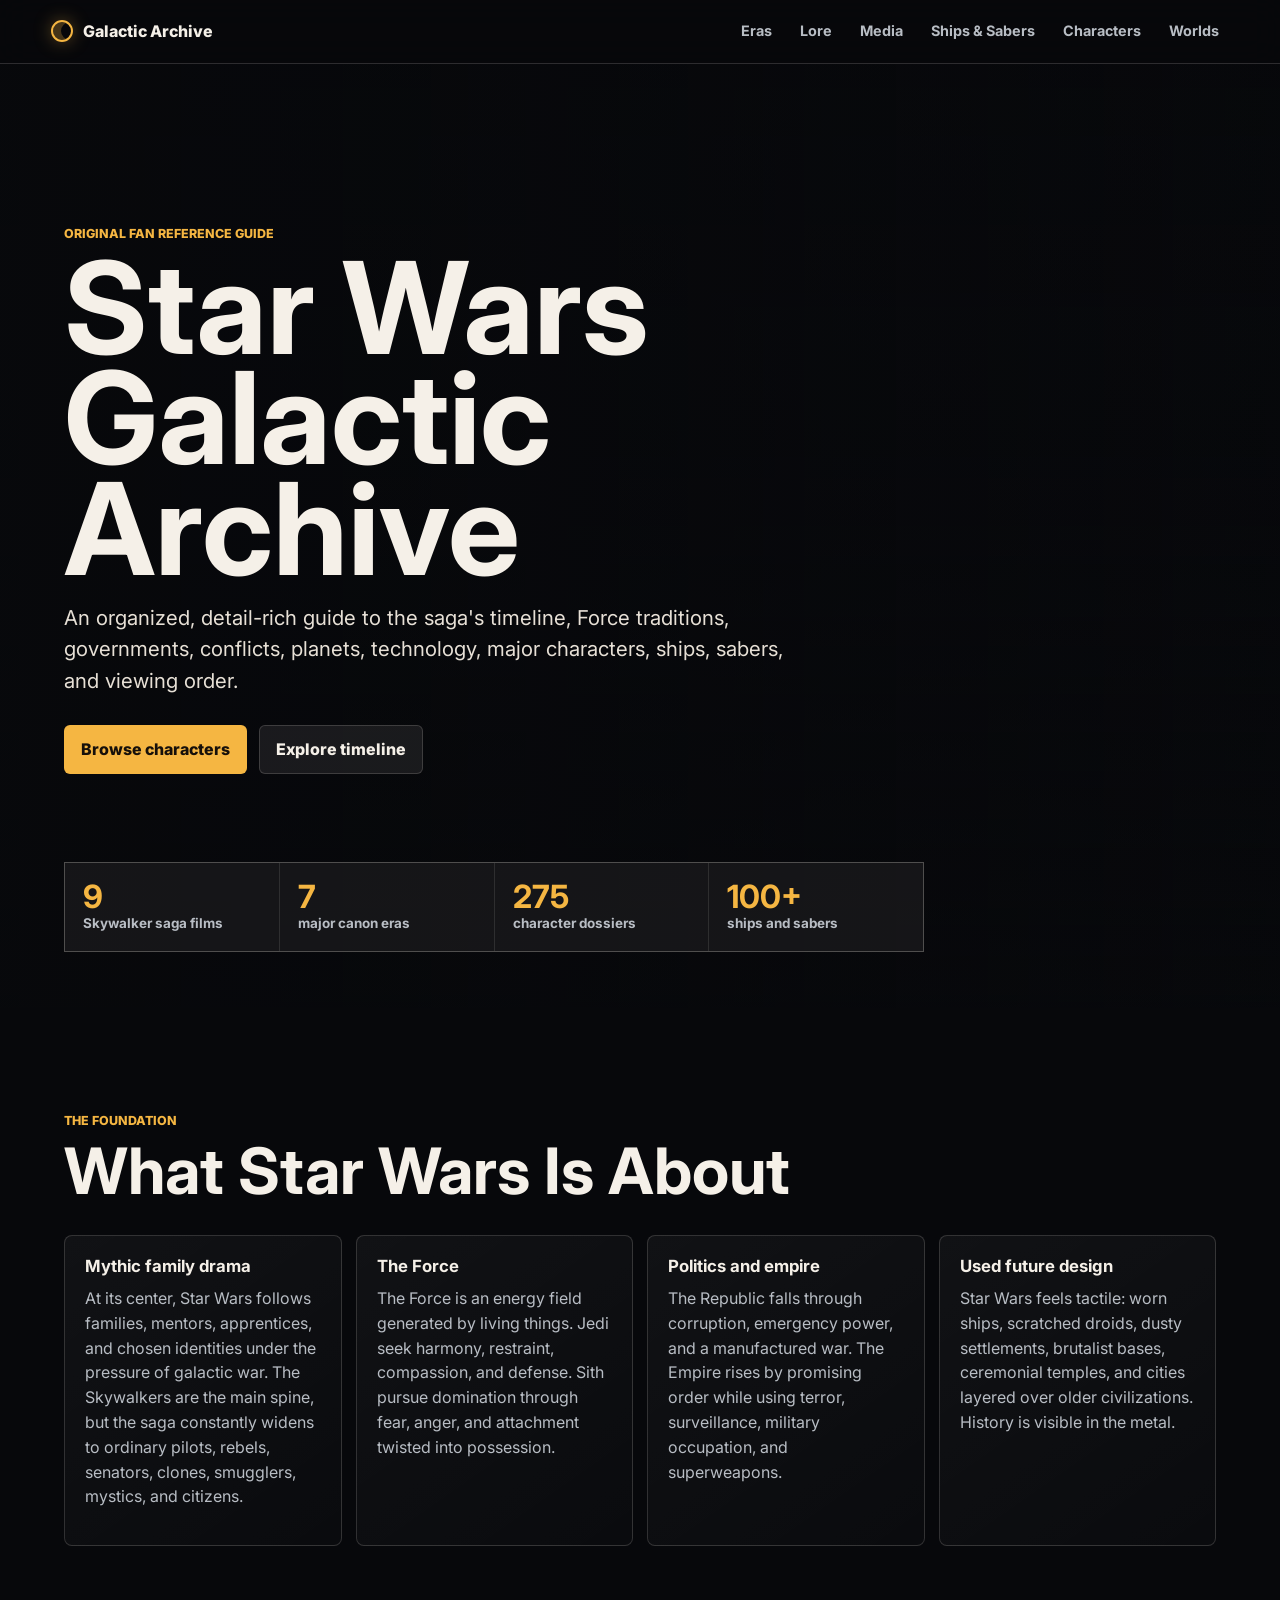
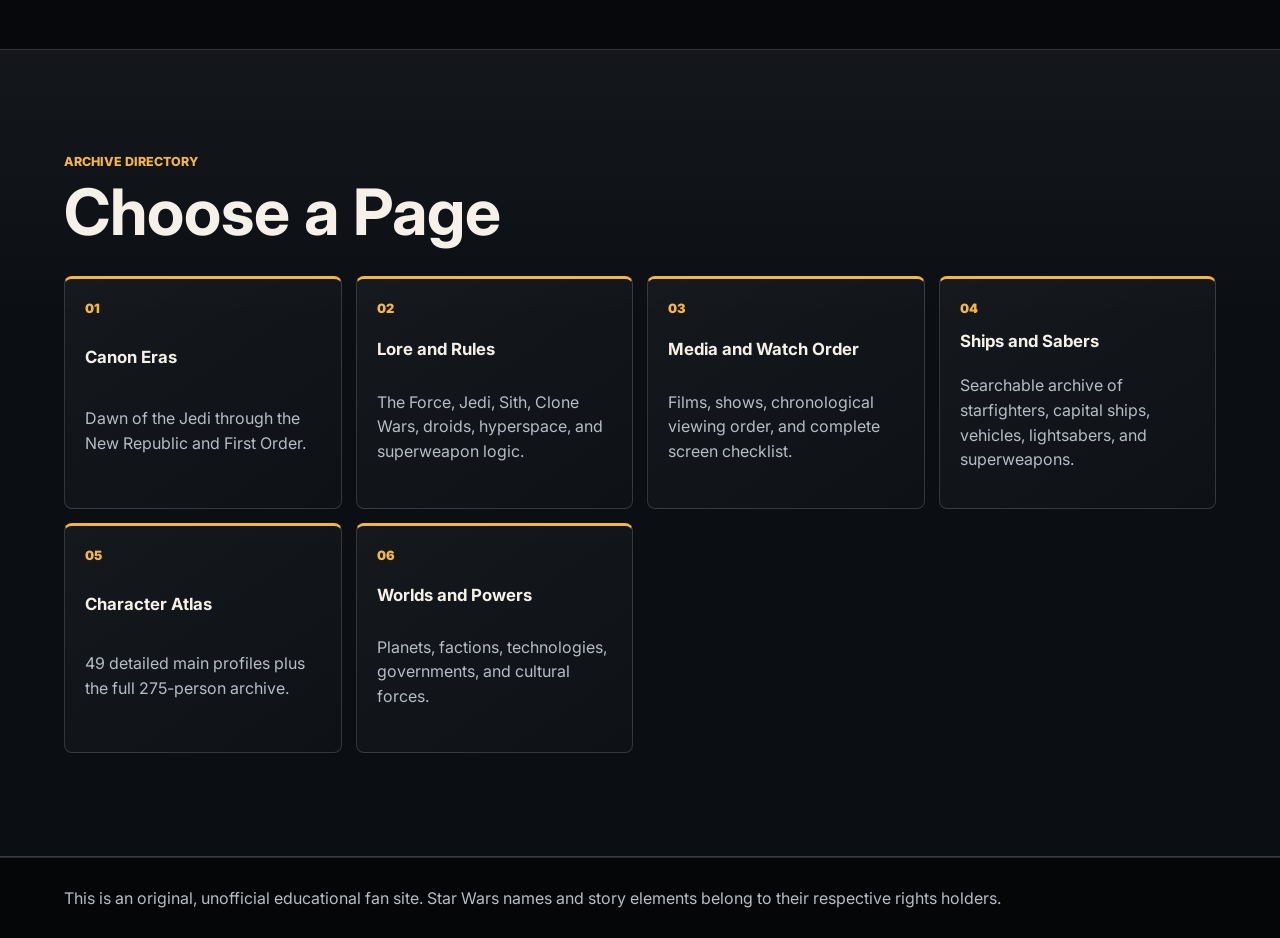
==== commit 8a649f55: "Update website design and content" ====
--- a/index.html
+++ b/index.html
@@ -11,18 +11,17 @@
 </head>
 <body>
   <header class="site-header">
-    <a class="brand" href="#top" aria-label="Star Wars Galactic Archive home">
+    <a class="brand" href="index.html" aria-label="Star Wars Galactic Archive home">
       <span class="brand-mark" aria-hidden="true"></span>
       <span>Galactic Archive</span>
     </a>
     <nav class="nav" aria-label="Main navigation">
-      <a href="#eras">Eras</a>
-      <a href="#lore">Lore</a>
-      <a href="#media">Media</a>
-      <a href="#watch-order">Watch Order</a>
-      <a href="#arsenal">Ships &amp; Sabers</a>
-      <a href="#characters">Characters</a>
-      <a href="#worlds">Worlds</a>
+      <a href="eras.html">Eras</a>
+      <a href="lore.html">Lore</a>
+      <a href="media.html">Media</a>
+      <a href="arsenal.html">Ships &amp; Sabers</a>
+      <a href="characters.html">Characters</a>
+      <a href="worlds.html">Worlds</a>
     </nav>
   </header>
 
@@ -31,10 +30,10 @@
       <div class="hero-copy">
         <p class="eyebrow">Original fan reference guide</p>
         <h1 id="hero-title">Star Wars Galactic Archive</h1>
-        <p class="hero-text">A organized, detail-rich guide to the saga's timeline, Force traditions, governments, conflicts, planets, technology, and major characters.</p>
+        <p class="hero-text">An organized, detail-rich guide to the saga's timeline, Force traditions, governments, conflicts, planets, technology, major characters, ships, sabers, and viewing order.</p>
         <div class="hero-actions">
-          <a class="button primary" href="#characters">Browse characters</a>
-          <a class="button secondary" href="#eras">Explore timeline</a>
+          <a class="button primary" href="characters.html">Browse characters</a>
+          <a class="button secondary" href="eras.html">Explore timeline</a>
         </div>
       </div>
       <div class="hero-stats" aria-label="Archive highlights">
@@ -53,375 +52,59 @@
       <div class="feature-grid">
         <article class="feature">
           <h3>Mythic family drama</h3>
-          <p>At its center, Star Wars follows families, mentors, apprentices, and chosen identities under the pressure of galactic war. The Skywalkers are the main spine, but the saga constantly widens to show ordinary pilots, rebels, senators, clones, smugglers, mystics, and citizens shaping history.</p>
+          <p>At its center, Star Wars follows families, mentors, apprentices, and chosen identities under the pressure of galactic war. The Skywalkers are the main spine, but the saga constantly widens to ordinary pilots, rebels, senators, clones, smugglers, mystics, and citizens.</p>
         </article>
         <article class="feature">
           <h3>The Force</h3>
-          <p>The Force is an energy field generated by living things. Jedi seek harmony, restraint, compassion, and defense. Sith pursue domination through fear, anger, and attachment twisted into possession. Most conflicts in the saga mirror that spiritual divide.</p>
+          <p>The Force is an energy field generated by living things. Jedi seek harmony, restraint, compassion, and defense. Sith pursue domination through fear, anger, and attachment twisted into possession.</p>
         </article>
         <article class="feature">
           <h3>Politics and empire</h3>
-          <p>The Republic falls through corruption, emergency power, and a manufactured war. The Empire rises by promising order while using terror, surveillance, military occupation, and superweapons. Rebellions and resistance movements become the moral counterweight.</p>
+          <p>The Republic falls through corruption, emergency power, and a manufactured war. The Empire rises by promising order while using terror, surveillance, military occupation, and superweapons.</p>
         </article>
         <article class="feature">
           <h3>Used future design</h3>
-          <p>Star Wars feels tactile: worn ships, scratched droids, dusty settlements, brutalist bases, ceremonial temples, and cities layered over older civilizations. Technology is advanced, but it is rarely pristine. History is visible in the metal.</p>
+          <p>Star Wars feels tactile: worn ships, scratched droids, dusty settlements, brutalist bases, ceremonial temples, and cities layered over older civilizations. History is visible in the metal.</p>
         </article>
       </div>
     </section>
 
-    <section class="section band" id="eras" aria-labelledby="eras-title">
+    <section class="section band" aria-labelledby="directory-title">
       <div class="section-heading">
-        <p class="eyebrow">Chronological map</p>
-        <h2 id="eras-title">The Canon Eras</h2>
+        <p class="eyebrow">Archive directory</p>
+        <h2 id="directory-title">Choose a Page</h2>
       </div>
-      <div class="timeline">
-        <article>
-          <span>1</span>
-          <h3>Dawn of the Jedi</h3>
-          <p>The earliest known age of Force study, before the Jedi Order becomes the institution seen in the films. It establishes ancient temples, first teachings, and the idea that Force traditions are older than galactic governments.</p>
-        </article>
-        <article>
-          <span>2</span>
-          <h3>The Old Republic</h3>
-          <p>A legendary period of Jedi and Sith wars, ancient republics, lost civilizations, and traditions remembered through ruins, holocrons, and myths. Canon often references it as deep history rather than fully dramatizing it.</p>
-        </article>
-        <article>
-          <span>3</span>
-          <h3>The High Republic</h3>
-          <p>The Jedi operate near their cultural height. The Republic expands into the Outer Rim, the Jedi are public guardians, and threats such as the Nihil expose the limits of idealism, infrastructure, and trust.</p>
-        </article>
-        <article>
-          <span>4</span>
-          <h3>Fall of the Jedi</h3>
-          <p>The prequel era. Senator Palpatine engineers crisis, war, and fear. The Clone Wars exhaust the Republic, the Jedi become military commanders, Anakin Skywalker falls, and the Empire is born.</p>
-        </article>
-        <article>
-          <span>5</span>
-          <h3>Reign of the Empire</h3>
-          <p>The Imperial age. Jedi survivors hide, systems are occupied, clones are phased out, and resistance cells form. The Death Star project becomes the symbol of rule through overwhelming terror.</p>
-        </article>
-        <article>
-          <span>6</span>
-          <h3>Age of Rebellion</h3>
-          <p>The original trilogy era. Luke, Leia, Han, Chewbacca, Lando, droids, pilots, spies, and soldiers help transform scattered resistance into a military and moral challenge to the Empire.</p>
-        </article>
-        <article>
-          <span>7</span>
-          <h3>New Republic and First Order</h3>
-          <p>After Endor, the New Republic struggles to demilitarize and govern. Imperial remnants reorganize into the First Order. Rey, Finn, Poe, Rose, and Leia's Resistance confront a new authoritarian threat and an old Sith design.</p>
-        </article>
-      </div>
-    </section>
-
-    <section class="section" id="lore" aria-labelledby="lore-title">
-      <div class="section-heading">
-        <p class="eyebrow">Core systems</p>
-        <h2 id="lore-title">Lore, Rules, and Conflicts</h2>
-      </div>
-      <div class="lore-layout">
-        <article class="deep-panel">
-          <h3>The Force in detail</h3>
-          <p>The Force connects living beings, places, memory, instinct, and destiny. Jedi training emphasizes calm perception, service, and letting go of possessive fear. Dark side practice gives quick power because it feeds on intense emotion, but it narrows the user's world until control replaces connection. Force ghosts show that selfless surrender can preserve consciousness without clinging to life.</p>
-          <p>Common abilities include precognition, telekinesis, heightened reflexes, mind influence, sensing emotions, healing, and communion with the dead. Rare or dangerous practices include Sith alchemy, essence transfer, Force lightning, dyads, and artifact-bound knowledge.</p>
-        </article>
-        <div class="topic-grid">
-          <article>
-            <h3>Jedi Order</h3>
-            <p>Peacekeepers trained from youth, organized by temples, councils, masters, knights, and padawans. Their strengths are discipline and service. Their weakness is institutional blindness when politics and war reshape their role.</p>
-          </article>
-          <article>
-            <h3>Sith Order</h3>
-            <p>Dark side tradition built around power, secrecy, domination, and succession by betrayal. Darth Bane's Rule of Two reduces Sith infighting into one master and one apprentice until Palpatine reveals the final trap.</p>
-          </article>
-          <article>
-            <h3>Clone Wars</h3>
-            <p>A manufactured conflict between the Republic and Separatists. Both armies are shaped by Sith planning: clones on one side, battle droids on the other, and emergency powers feeding Palpatine's rise.</p>
-          </article>
-          <article>
-            <h3>Hyperspace</h3>
-            <p>Ships travel faster than light through calculated routes. Navigation matters because gravity wells, mass shadows, interdiction fields, and bad coordinates can destroy a vessel or strand it in hostile space.</p>
-          </article>
-          <article>
-            <h3>Droids</h3>
-            <p>Droids range from protocol interpreters and astromechs to assassins and tactical units. They are tools in law, but many display memory, loyalty, humor, fear, and personality shaped by experience.</p>
-          </article>
-          <article>
-            <h3>Superweapons</h3>
-            <p>The Death Stars, Starkiller Base, and planet-killing fleets show authoritarian thinking at its most extreme: reduce politics to fear, then mistake terror for permanent control.</p>
-          </article>
-        </div>
-      </div>
-    </section>
-
-    <section class="section band" id="media" aria-labelledby="media-title">
-      <div class="section-heading">
-        <p class="eyebrow">Viewing map</p>
-        <h2 id="media-title">Films and Series</h2>
-      </div>
-      <div class="media-table" role="table" aria-label="Star Wars films and series guide">
-        <div class="media-row media-head" role="row">
-          <span role="columnheader">Title</span>
-          <span role="columnheader">Era</span>
-          <span role="columnheader">What it explains</span>
-        </div>
-        <div class="media-row" role="row"><span>A New Hope</span><span>Age of Rebellion</span><span>Luke's call to adventure, Leia's rebellion, Vader's terror, Death Star strategy.</span></div>
-        <div class="media-row" role="row"><span>The Empire Strikes Back</span><span>Age of Rebellion</span><span>Jedi training, Vader's identity, the cost of defeat, Han and Leia's bond.</span></div>
-        <div class="media-row" role="row"><span>Return of the Jedi</span><span>Age of Rebellion</span><span>Vader's redemption, Palpatine's fall, Endor, Jabba's criminal court.</span></div>
-        <div class="media-row" role="row"><span>The Phantom Menace</span><span>Fall of the Jedi</span><span>Republic politics, Naboo crisis, Anakin's discovery, Sith return.</span></div>
-        <div class="media-row" role="row"><span>Attack of the Clones</span><span>Fall of the Jedi</span><span>Clone army origins, Separatist crisis, forbidden attachment, war ignition.</span></div>
-        <div class="media-row" role="row"><span>Revenge of the Sith</span><span>Fall of the Jedi</span><span>Anakin's fall, Order 66, Padme's tragedy, birth of the Empire.</span></div>
-        <div class="media-row" role="row"><span>The Force Awakens</span><span>First Order</span><span>Legacy, Rey's awakening, Finn's break from conditioning, Han's final chapter.</span></div>
-        <div class="media-row" role="row"><span>The Last Jedi</span><span>First Order</span><span>Failure, myth, Rey and Kylo's connection, Luke's final act.</span></div>
-        <div class="media-row" role="row"><span>The Rise of Skywalker</span><span>First Order</span><span>Palpatine's return, Exegol, Rey's identity, Resistance coalition.</span></div>
-        <div class="media-row" role="row"><span>Rogue One</span><span>Rebellion</span><span>Death Star plans, sacrifice, Rebel intelligence, ordinary people against empire.</span></div>
-        <div class="media-row" role="row"><span>Solo</span><span>Imperial underworld</span><span>Han's origin, Chewbacca's bond, Lando, coaxium, crime syndicates.</span></div>
-        <div class="media-row" role="row"><span>The Clone Wars</span><span>Fall of the Jedi</span><span>War fronts, Ahsoka, clone identity, Mandalore, Maul, Jedi compromise.</span></div>
-        <div class="media-row" role="row"><span>Rebels</span><span>Reign of the Empire</span><span>Early cells, Ezra, Kanan, Thrawn, Lothal, spiritual Force mysteries.</span></div>
-        <div class="media-row" role="row"><span>The Mandalorian</span><span>New Republic</span><span>Post-Empire frontier, Mandalorian culture, Grogu, Imperial remnants.</span></div>
-        <div class="media-row" role="row"><span>Andor</span><span>Reign of the Empire</span><span>Political radicalization, surveillance state, prison labor, rebellion's moral cost.</span></div>
-        <div class="media-row" role="row"><span>Ahsoka</span><span>New Republic</span><span>Thrawn's return, Sabine's path, Nightsister links, master-apprentice healing.</span></div>
-      </div>
-    </section>
-
-    <section class="section" id="watch-order" aria-labelledby="watch-title">
-      <div class="section-heading">
-        <p class="eyebrow">How to watch</p>
-        <h2 id="watch-title">Viewing Order and Complete Screen Checklist</h2>
-        <p class="section-note">This guide separates the main story path from everything else available to watch. The core order below follows the in-universe timeline; anthology shows are marked because some episodes jump around. Current as June 5, 2026, checked against the official <a href="https://www.starwars.com/news/star-wars-movies-and-series-guide">StarWars.com movies and series viewing guide</a>.</p>
-      </div>
-
-      <div class="watch-layout">
-        <article class="watch-panel">
-          <h3>Best First-Time Path</h3>
-          <p>Start with release order if you have never seen Star Wars: Episodes IV-VI, I-III, then VII-IX, adding Rogue One and Solo after the prequels. This preserves the original reveals and lets the filmmaking evolve naturally.</p>
-          <p>Use chronological order when you want the story as galactic history. That is the order below, with shows placed where they fit.</p>
-        </article>
-        <article class="watch-panel">
-          <h3>Clone Wars Tip</h3>
-          <p>The Clone Wars was released out of timeline order. For the cleanest story, watch the 2008 movie, then the series using the official chronological episode order before moving into Revenge of the Sith and The Bad Batch.</p>
-          <p>The Tales anthology shows can be watched after you know the characters they focus on, even though their episodes occur across multiple eras.</p>
-        </article>
-      </div>
-
-      <div class="order-list" aria-label="Chronological Star Wars story watch order">
-        <div class="order-item"><span>01</span><div><h3>The Acolyte</h3><p>High Republic mystery set long before the Skywalker saga, when the Jedi are still powerful and public.</p></div></div>
-        <div class="order-item"><span>02</span><div><h3>Young Jedi Adventures</h3><p>High Republic animated series for younger viewers, useful for seeing Jedi training before the prequel era.</p></div></div>
-        <div class="order-item"><span>03</span><div><h3>Star Wars: Tales of the Jedi</h3><p>Anthology shorts focused mainly on Ahsoka Tano and Count Dooku. Episodes span years, so treat it as character context.</p></div></div>
-        <div class="order-item"><span>04</span><div><h3>The Phantom Menace</h3><p>Episode I. Introduces Anakin, Padme, Naboo, the Senate crisis, and the Sith's return.</p></div></div>
-        <div class="order-item"><span>05</span><div><h3>Attack of the Clones</h3><p>Episode II. Sets up the Clone Wars, Anakin and Padme's secret relationship, and the Separatist conflict.</p></div></div>
-        <div class="order-item"><span>06</span><div><h3>The Clone Wars Movie</h3><p>Animated theatrical film that introduces Ahsoka as Anakin's Padawan.</p></div></div>
-        <div class="order-item"><span>07</span><div><h3>The Clone Wars Series</h3><p>Seven-season animated war epic covering clone identity, Mandalore, Maul, Ahsoka, politics, and Jedi compromise.</p></div></div>
-        <div class="order-item"><span>08</span><div><h3>Revenge of the Sith</h3><p>Episode III. Anakin falls, Order 66 destroys the Jedi, and the Empire replaces the Republic.</p></div></div>
-        <div class="order-item"><span>09</span><div><h3>Tales of the Empire and Tales of the Underworld</h3><p>Anthology shorts best watched after the prequels and Clone Wars because they deepen Imperial and criminal-side characters.</p></div></div>
-        <div class="order-item"><span>10</span><div><h3>The Bad Batch</h3><p>Clone Force 99 survives the Empire's first years as clones are replaced, hunted, and experimented on.</p></div></div>
-        <div class="order-item"><span>11</span><div><h3>Maul - Shadow Lord</h3><p>Animated Maul series set after the Clone Wars, bridging dark side survival and underworld power.</p></div></div>
-        <div class="order-item"><span>12</span><div><h3>Solo: A Star Wars Story</h3><p>Han, Chewbacca, Lando, the Falcon, and the Imperial-era underworld.</p></div></div>
-        <div class="order-item"><span>13</span><div><h3>Obi-Wan Kenobi</h3><p>Limited series about Obi-Wan's exile, Leia's childhood, and Vader's unresolved bond with his former master.</p></div></div>
-        <div class="order-item"><span>14</span><div><h3>Andor</h3><p>Cassian's radicalization, Mon Mothma's secret funding, Imperial prisons, surveillance, and early rebellion networks.</p></div></div>
-        <div class="order-item"><span>15</span><div><h3>Star Wars Rebels</h3><p>The Ghost crew, Lothal, Ezra, Kanan, Hera, Sabine, Thrawn, and the Rebel Alliance coming together.</p></div></div>
-        <div class="order-item"><span>16</span><div><h3>Rogue One: A Star Wars Story</h3><p>The mission to steal the Death Star plans. Leads directly into A New Hope.</p></div></div>
-        <div class="order-item"><span>17</span><div><h3>A New Hope</h3><p>Episode IV. Luke joins Leia, Han, Chewbacca, Obi-Wan, and the droids against the Death Star.</p></div></div>
-        <div class="order-item"><span>18</span><div><h3>The Empire Strikes Back</h3><p>Episode V. Hoth, Dagobah, Cloud City, Yoda's training, and Vader's reveal.</p></div></div>
-        <div class="order-item"><span>19</span><div><h3>Return of the Jedi</h3><p>Episode VI. Jabba's palace, Endor, the second Death Star, and Anakin's redemption.</p></div></div>
-        <div class="order-item"><span>20</span><div><h3>The Mandalorian</h3><p>Din Djarin and Grogu in the New Republic frontier. Watch seasons 1-2 before The Book of Boba Fett.</p></div></div>
-        <div class="order-item"><span>21</span><div><h3>The Book of Boba Fett</h3><p>Boba's Tatooine rule and important Mandalorian/Grogu chapters between The Mandalorian seasons 2 and 3.</p></div></div>
-        <div class="order-item"><span>22</span><div><h3>The Mandalorian Season 3</h3><p>Mandalore, Bo-Katan, the Darksaber, Grogu's growth, and Imperial remnant threads.</p></div></div>
-        <div class="order-item"><span>23</span><div><h3>Ahsoka</h3><p>Ahsoka, Sabine, Hera, Ezra, Thrawn, Nightsister ties, and New Republic blind spots.</p></div></div>
-        <div class="order-item"><span>24</span><div><h3>Skeleton Crew</h3><p>New Republic-era adventure about lost children, hidden worlds, and pirate danger.</p></div></div>
-        <div class="order-item"><span>25</span><div><h3>The Mandalorian and Grogu</h3><p>Theatrical continuation of Din and Grogu's New Republic-era story, released May 22, 2026.</p></div></div>
-        <div class="order-item"><span>26</span><div><h3>Star Wars Resistance</h3><p>Animated series that starts before The Force Awakens and continues through the sequel-era conflict.</p></div></div>
-        <div class="order-item"><span>27</span><div><h3>The Force Awakens</h3><p>Episode VII. Rey, Finn, Poe, BB-8, Kylo Ren, Starkiller Base, and the First Order's open war.</p></div></div>
-        <div class="order-item"><span>28</span><div><h3>The Last Jedi</h3><p>Episode VIII. Rey and Luke, Kylo's ambition, Resistance survival, and the meaning of Jedi legacy.</p></div></div>
-        <div class="order-item"><span>29</span><div><h3>The Rise of Skywalker</h3><p>Episode IX. Exegol, Palpatine's final design, Ben's redemption, and Rey's chosen identity.</p></div></div>
-        <div class="order-item"><span>30</span><div><h3>Starfighter</h3><p>Upcoming theatrical film set after The Rise of Skywalker; officially dated May 28, 2027, so keep it on the future list for now.</p></div></div>
-      </div>
-
-      <div class="checklist-grid" aria-label="Complete Star Wars screen checklist">
-        <article>
-          <h3>Main Films</h3>
-          <ul>
-            <li>The Phantom Menace</li>
-            <li>Attack of the Clones</li>
-            <li>Revenge of the Sith</li>
-            <li>A New Hope</li>
-            <li>The Empire Strikes Back</li>
-            <li>Return of the Jedi</li>
-            <li>The Force Awakens</li>
-            <li>The Last Jedi</li>
-            <li>The Rise of Skywalker</li>
-            <li>The Clone Wars movie</li>
-            <li>Rogue One</li>
-            <li>Solo</li>
-            <li>The Mandalorian and Grogu</li>
-            <li>Starfighter, announced for 2027</li>
-          </ul>
-        </article>
-        <article>
-          <h3>Live-Action Series</h3>
-          <ul>
-            <li>The Mandalorian</li>
-            <li>The Book of Boba Fett</li>
-            <li>Obi-Wan Kenobi</li>
-            <li>Andor</li>
-            <li>Ahsoka</li>
-            <li>The Acolyte</li>
-            <li>Skeleton Crew</li>
-          </ul>
-        </article>
-        <article>
-          <h3>Canon Animation</h3>
-          <ul>
-            <li>The Clone Wars</li>
-            <li>Rebels</li>
-            <li>Resistance</li>
-            <li>The Bad Batch</li>
-            <li>Tales of the Jedi</li>
-            <li>Tales of the Empire</li>
-            <li>Tales of the Underworld</li>
-            <li>Young Jedi Adventures</li>
-            <li>Maul - Shadow Lord</li>
-          </ul>
-        </article>
-        <article>
-          <h3>Anthology, LEGO, and Shorts</h3>
-          <ul>
-            <li>Visions</li>
-            <li>Forces of Destiny</li>
-            <li>Rebels Shorts</li>
-            <li>Young Jedi Adventures Shorts</li>
-            <li>Blips</li>
-            <li>Zen: Grogu and Dust Bunnies</li>
-            <li>LEGO Star Wars: Rebuild the Galaxy</li>
-            <li>LEGO Star Wars: Rebuild the Galaxy - Pieces of the Past</li>
-            <li>LEGO Star Wars: The Freemaker Adventures</li>
-            <li>LEGO Star Wars: All-Stars</li>
-            <li>LEGO Star Wars: Droid Tales</li>
-            <li>LEGO Star Wars: The Resistance Rises</li>
-          </ul>
-        </article>
-        <article>
-          <h3>Specials and Vintage</h3>
-          <ul>
-            <li>LEGO Star Wars Holiday Special</li>
-            <li>LEGO Star Wars Terrifying Tales</li>
-            <li>LEGO Star Wars Summer Vacation</li>
-            <li>LEGO Star Wars: The New Yoda Chronicles specials</li>
-            <li>Caravan of Courage: An Ewok Adventure</li>
-            <li>Ewoks: The Battle for Endor</li>
-            <li>The Story of the Faithful Wookiee</li>
-            <li>Ewoks</li>
-            <li>Droids</li>
-            <li>Clone Wars 2D Micro-Series</li>
-          </ul>
-        </article>
-        <article>
-          <h3>Documentaries and Extras</h3>
-          <ul>
-            <li>Empire of Dreams</li>
-            <li>Light &amp; Magic</li>
-            <li>Disney Gallery: The Mandalorian</li>
-            <li>Disney Gallery: The Book of Boba Fett</li>
-            <li>Obi-Wan Kenobi: A Jedi's Return</li>
-            <li>Under the Helmet: The Legacy of Boba Fett</li>
-            <li>Master &amp; Apprentice: A Special Look at Ahsoka</li>
-            <li>Star Wars Biomes</li>
-            <li>Star Wars Galaxy of Sounds</li>
-            <li>Star Wars Vehicle Flythroughs</li>
-          </ul>
-        </article>
-      </div>
-    </section>
-
-    <section class="section band" id="arsenal" aria-labelledby="arsenal-title">
-      <div class="section-heading">
-        <p class="eyebrow">Ships, sabers, and superweapons</p>
-        <h2 id="arsenal-title">Galactic Arsenal</h2>
-      </div>
-      <p class="section-note">The Death Star is included here, along with the second Death Star, major starfighters, capital ships, walkers, speeders, signature sabers, kyber weapons, and other important craft from the movies and series.</p>
-      <div class="controls gear-controls" aria-label="Arsenal filters">
-        <label>
-          <span>Type</span>
-          <select id="gear-type-filter">
-            <option value="all">All ships and weapons</option>
-          </select>
-        </label>
-        <label>
-          <span>Search</span>
-          <input id="gear-search" type="search" placeholder="Ship, saber, faction, era">
-        </label>
-      </div>
-      <div class="character-count" id="gear-count" aria-live="polite"></div>
-      <div class="gear-grid" id="gear-grid"></div>
-    </section>
-
-    <section class="section" id="characters" aria-labelledby="characters-title">
-      <div class="section-heading">
-        <p class="eyebrow">Dossiers</p>
-        <h2 id="characters-title">Character Atlas</h2>
-      </div>
-      <p class="section-note">The atlas opens with the main saga figures so it stays readable. Use the archive menu to expand into 275 characters across the films, animated series, live-action series, games, and High Republic stories.</p>
-      <div class="controls" aria-label="Character filters">
-        <label>
-          <span>Archive</span>
-          <select id="character-scope">
-            <option value="featured">Featured main characters</option>
-            <option value="all">Full 275-person archive</option>
-          </select>
-        </label>
-        <label>
-          <span>Search</span>
-          <input id="character-search" type="search" placeholder="Name, faction, era, relationship">
-        </label>
-        <label>
-          <span>Faction</span>
-          <select id="faction-filter">
-            <option value="all">All factions</option>
-          </select>
-        </label>
-      </div>
-      <div class="character-count" id="character-count" aria-live="polite"></div>
-      <div class="character-grid" id="character-grid"></div>
-    </section>
-
-    <section class="section band" id="worlds" aria-labelledby="worlds-title">
-      <div class="section-heading">
-        <p class="eyebrow">Places and powers</p>
-        <h2 id="worlds-title">Worlds, Factions, and Technology</h2>
-      </div>
-      <div class="world-grid">
-        <article>
-          <h3>Tatooine</h3>
-          <p>Desert world in the Outer Rim, ruled more by survival, moisture farming, criminal power, and local tribes than central government. It shapes Anakin and Luke through isolation, hardship, and longing.</p>
-        </article>
-        <article>
-          <h3>Coruscant</h3>
-          <p>Galactic capital, city-planet, Senate seat, Jedi Temple home, and visual symbol of civilization layered over inequality. Its skyline hides political decay underneath ceremonial grandeur.</p>
-        </article>
-        <article>
-          <h3>Naboo</h3>
-          <p>Elegant world of humans and Gungans. Its invasion launches the prequel crisis, introduces Padme and Palpatine's political opportunity, and contrasts beauty with manipulation.</p>
-        </article>
-        <article>
-          <h3>Mandalore</h3>
-          <p>A warrior culture split by pacifism, clan identity, occupation, exile, and myth. The Darksaber becomes a contested symbol of leadership rather than a simple crown.</p>
-        </article>
-        <article>
-          <h3>Rebel Alliance</h3>
-          <p>A coalition of senators, spies, soldiers, defectors, smugglers, and citizens. Its strength is distributed courage; its challenge is balancing secrecy, sacrifice, and hope.</p>
-        </article>
-        <article>
-          <h3>Galactic Empire</h3>
-          <p>A centralized dictatorship built from the Republic's legal machinery. It uses governors, stormtroopers, intelligence, propaganda, fear, and industrial scale to hold systems in line.</p>
-        </article>
-        <article>
-          <h3>First Order</h3>
-          <p>Imperial remnants transformed into a militarized successor state. It relies on indoctrination, hidden buildup, fanatic command, and resentment toward the New Republic.</p>
-        </article>
-        <article>
-          <h3>Lightsabers</h3>
-          <p>Jedi and Sith ritual weapons powered by kyber crystals. Blade color often signals tradition, construction, corruption, or personal path: blue and green for Jedi practice, red for bled crystals, white for purified ones.</p>
-        </article>
+      <div class="directory-grid">
+        <a class="directory-card" href="eras.html">
+          <span>01</span>
+          <h3>Canon Eras</h3>
+          <p>Dawn of the Jedi through the New Republic and First Order.</p>
+        </a>
+        <a class="directory-card" href="lore.html">
+          <span>02</span>
+          <h3>Lore and Rules</h3>
+          <p>The Force, Jedi, Sith, Clone Wars, droids, hyperspace, and superweapon logic.</p>
+        </a>
+        <a class="directory-card" href="media.html">
+          <span>03</span>
+          <h3>Media and Watch Order</h3>
+          <p>Films, shows, chronological viewing order, and complete screen checklist.</p>
+        </a>
+        <a class="directory-card" href="arsenal.html">
+          <span>04</span>
+          <h3>Ships and Sabers</h3>
+          <p>Searchable archive of starfighters, capital ships, vehicles, lightsabers, and superweapons.</p>
+        </a>
+        <a class="directory-card" href="characters.html">
+          <span>05</span>
+          <h3>Character Atlas</h3>
+          <p>49 detailed main profiles plus the full 275-person archive.</p>
+        </a>
+        <a class="directory-card" href="worlds.html">
+          <span>06</span>
+          <h3>Worlds and Powers</h3>
+          <p>Planets, factions, technologies, governments, and cultural forces.</p>
+        </a>
       </div>
     </section>
   </main>
--- a/styles.css
+++ b/styles.css
@@ -83,7 +83,8 @@
 }
 
 .nav a:hover,
-.nav a:focus-visible {
+.nav a:focus-visible,
+.nav a[aria-current="page"] {
   background: rgba(245, 182, 66, 0.12);
   color: var(--text);
   outline: none;
@@ -187,9 +188,9 @@
 
 .hero-stats {
   display: grid;
-  grid-template-columns: repeat(3, minmax(0, 1fr));
+  grid-template-columns: repeat(4, minmax(0, 1fr));
   gap: 1px;
-  width: min(680px, 100%);
+  width: min(860px, 100%);
   margin-top: clamp(42px, 8vw, 88px);
   border: 1px solid var(--line);
   background: var(--line);
@@ -220,6 +221,16 @@
 
 .section {
   padding: clamp(56px, 8vw, 112px) clamp(18px, 5vw, 72px);
+}
+
+.page-intro {
+  min-height: calc(100vh - 64px);
+}
+
+.page-intro h1 {
+  max-width: 1080px;
+  font-size: clamp(2.8rem, 7vw, 5.6rem);
+  line-height: 0.94;
 }
 
 .band {
@@ -242,6 +253,41 @@
 .section-note a {
   color: var(--gold);
   font-weight: 800;
+}
+
+.directory-grid {
+  display: grid;
+  grid-template-columns: repeat(auto-fit, minmax(260px, 1fr));
+  gap: 14px;
+}
+
+.directory-card {
+  display: grid;
+  gap: 12px;
+  min-height: 230px;
+  padding: 20px;
+  border: 1px solid var(--line);
+  border-top: 3px solid var(--gold);
+  border-radius: 8px;
+  background: linear-gradient(145deg, rgba(255, 255, 255, 0.045), rgba(255, 255, 255, 0.015));
+  text-decoration: none;
+}
+
+.directory-card:hover,
+.directory-card:focus-visible {
+  border-color: rgba(245, 182, 66, 0.58);
+  outline: none;
+  transform: translateY(-2px);
+}
+
+.directory-card span {
+  color: var(--gold);
+  font-size: 0.8rem;
+  font-weight: 900;
+}
+
+.directory-card p {
+  color: var(--muted);
 }
 
 .feature-grid,
